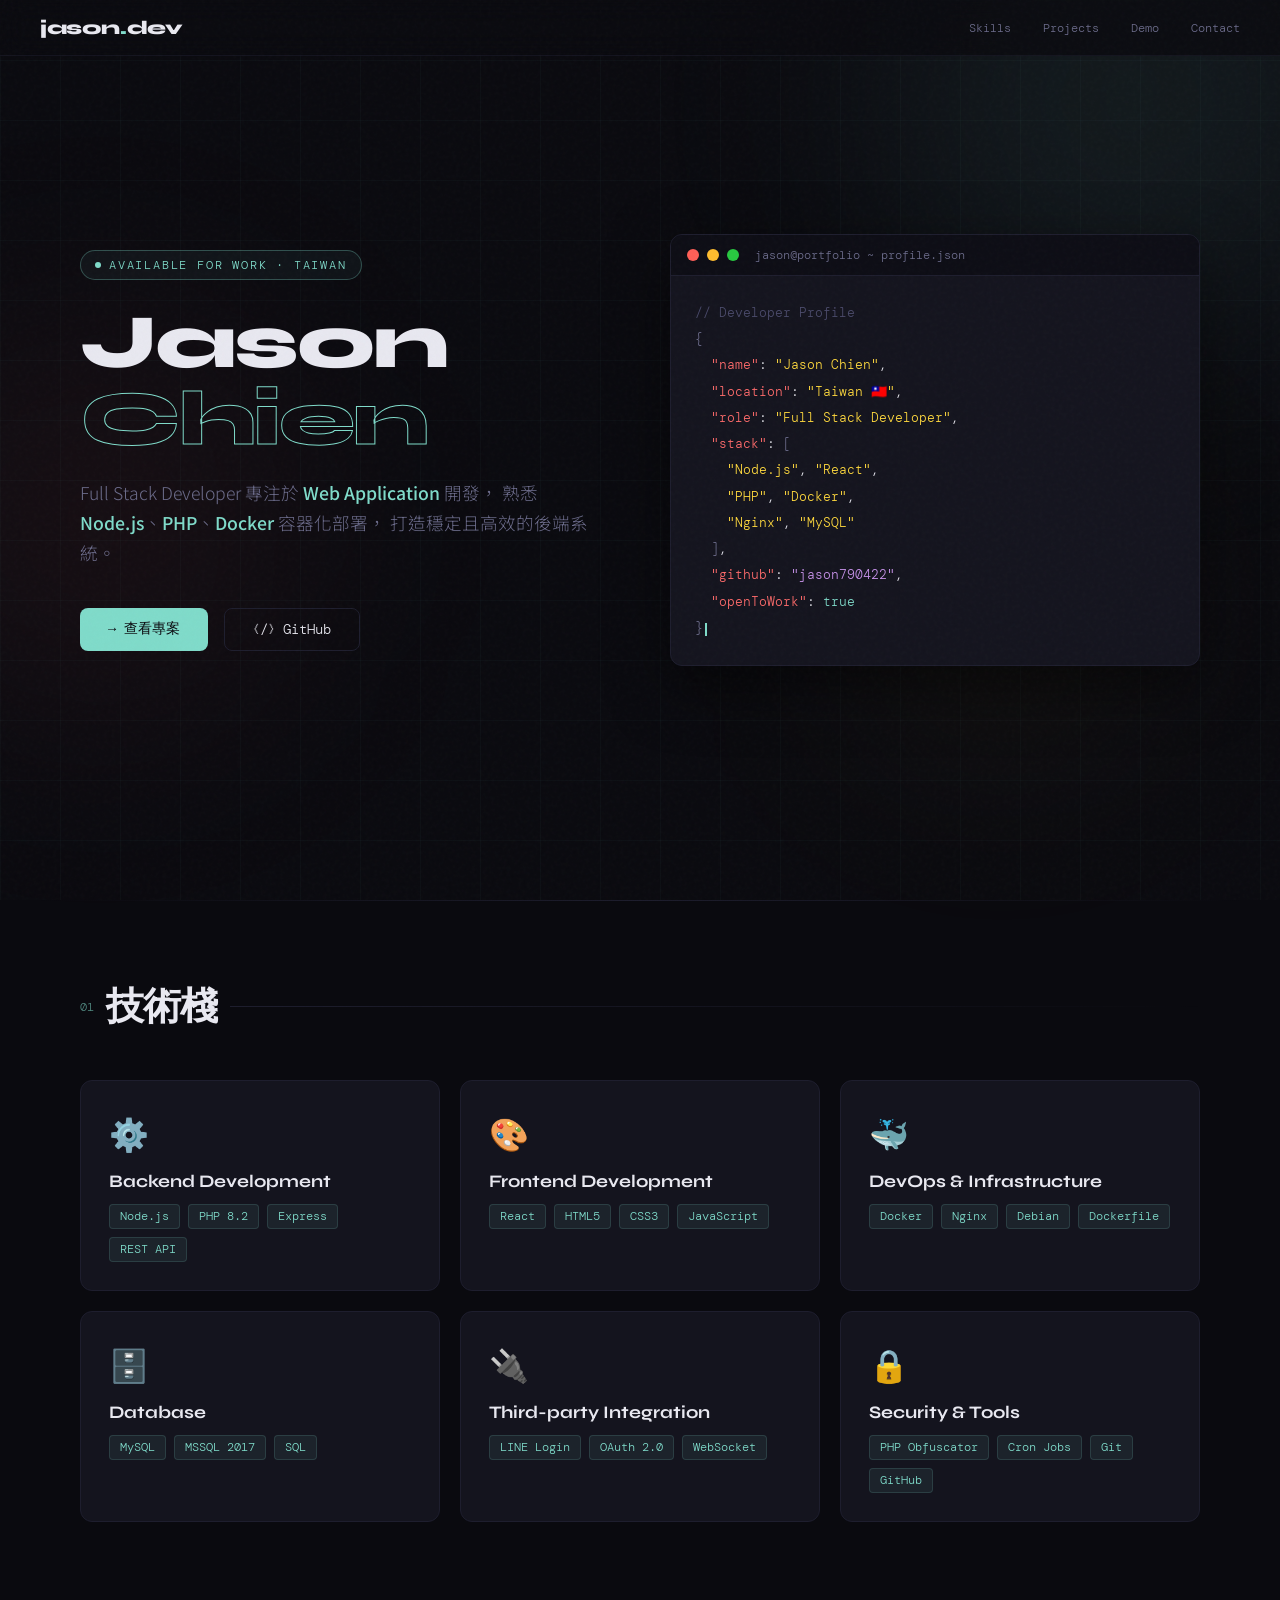
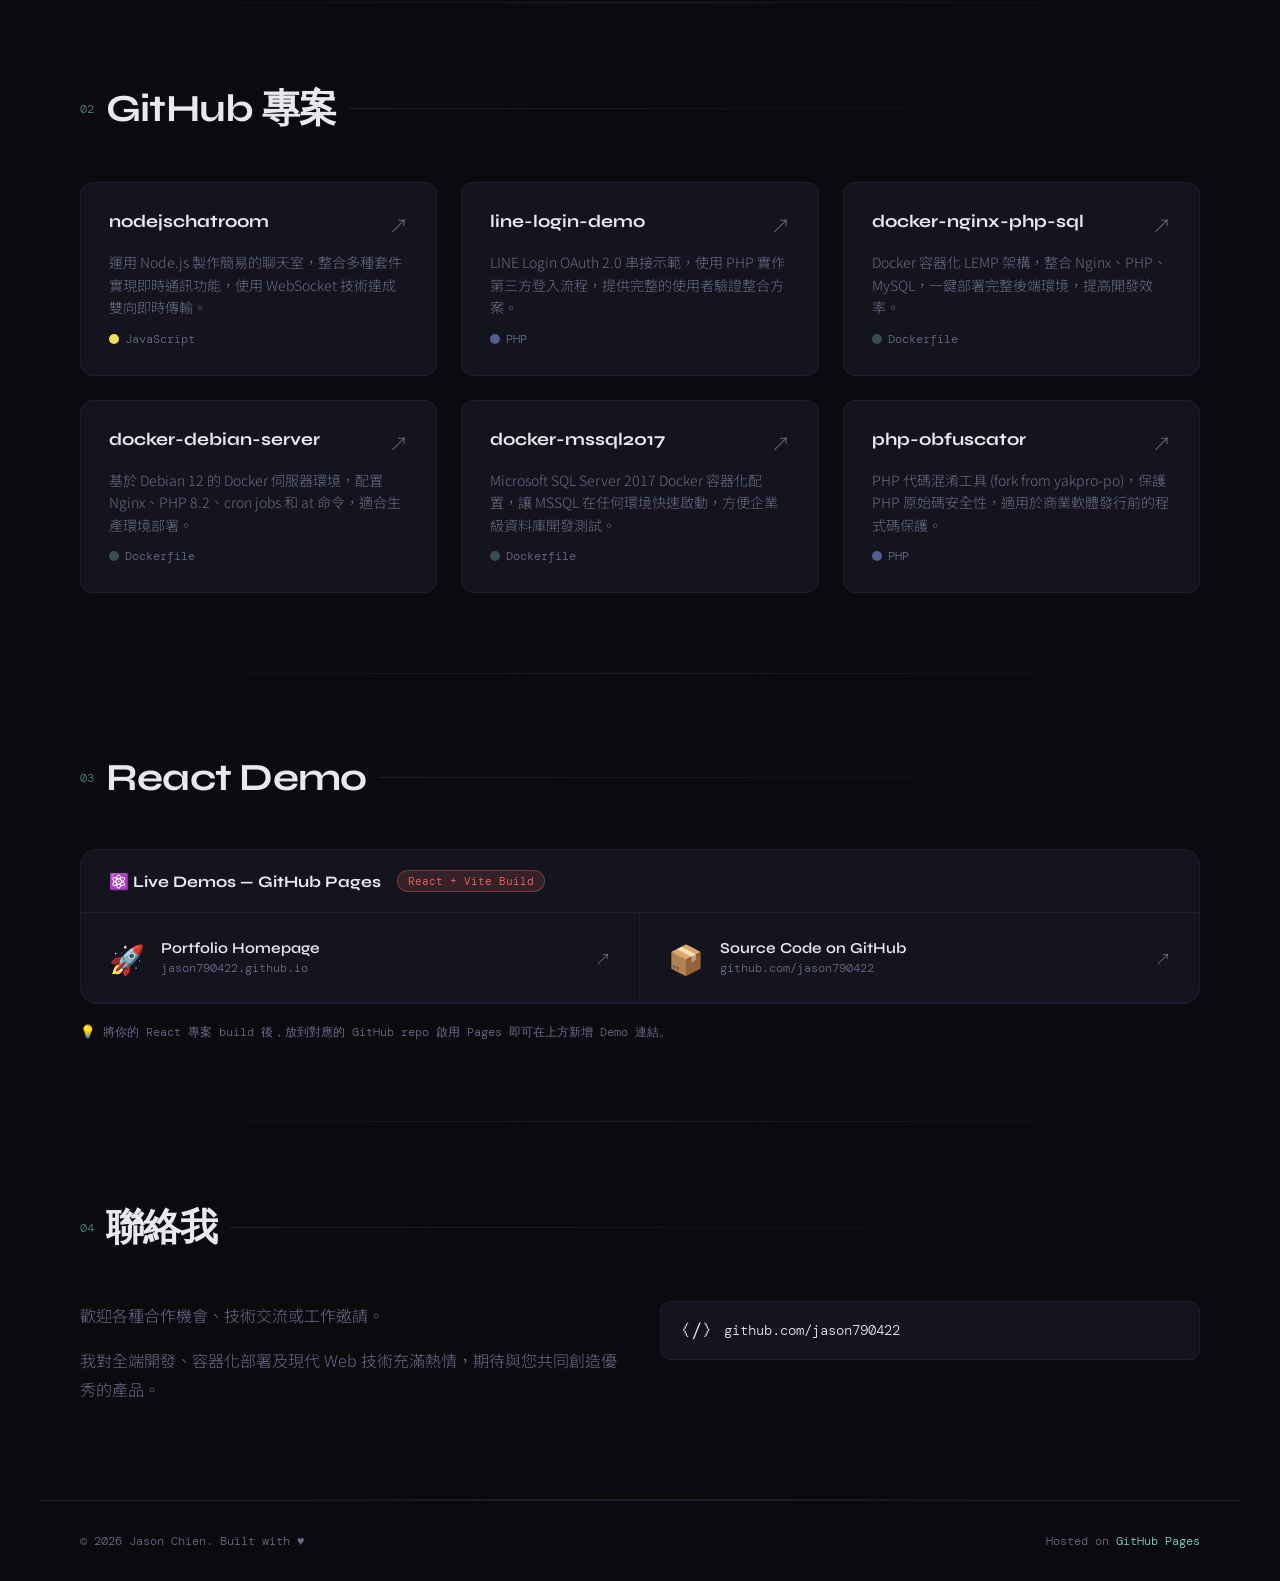
==== index.html @ 187ba836 "Create index.html" ====
<!DOCTYPE html>
<html lang="zh-TW">
<head>
  <meta charset="UTF-8" />
  <meta name="viewport" content="width=device-width, initial-scale=1.0" />
  <title>Jason Chien | Full Stack Developer</title>
  <link rel="preconnect" href="https://fonts.googleapis.com" />
  <link href="https://fonts.googleapis.com/css2?family=Syne:wght@400;600;700;800&family=DM+Mono:ital,wght@0,400;0,500;1,400&family=Noto+Sans+TC:wght@300;400;500&display=swap" rel="stylesheet" />
  <style>
    *, *::before, *::after { box-sizing: border-box; margin: 0; padding: 0; }

    :root {
      --bg: #0a0a0f;
      --surface: #111118;
      --border: #1e1e2e;
      --accent: #7fdbca;
      --accent2: #ff6b6b;
      --accent3: #ffd93d;
      --text: #e8e8f0;
      --muted: #6b6b8a;
      --card: #14141e;
    }

    html { scroll-behavior: smooth; }

    body {
      background: var(--bg);
      color: var(--text);
      font-family: 'Noto Sans TC', sans-serif;
      font-weight: 300;
      overflow-x: hidden;
    }

    /* ── NOISE OVERLAY ── */
    body::before {
      content: '';
      position: fixed;
      inset: 0;
      background-image: url("data:image/svg+xml,%3Csvg viewBox='0 0 256 256' xmlns='http://www.w3.org/2000/svg'%3E%3Cfilter id='n'%3E%3CfeTurbulence type='fractalNoise' baseFrequency='0.9' numOctaves='4' stitchTiles='stitch'/%3E%3C/filter%3E%3Crect width='100%25' height='100%25' filter='url(%23n)' opacity='0.04'/%3E%3C/svg%3E");
      pointer-events: none;
      z-index: 9999;
      opacity: 0.6;
    }

    /* ── GRID BACKGROUND ── */
    .grid-bg {
      position: fixed;
      inset: 0;
      background-image:
        linear-gradient(rgba(127,219,202,0.03) 1px, transparent 1px),
        linear-gradient(90deg, rgba(127,219,202,0.03) 1px, transparent 1px);
      background-size: 60px 60px;
      pointer-events: none;
      z-index: 0;
    }

    /* ── GLOW ORBS ── */
    .orb {
      position: fixed;
      border-radius: 50%;
      filter: blur(120px);
      pointer-events: none;
      z-index: 0;
    }
    .orb-1 { width: 500px; height: 500px; background: rgba(127,219,202,0.08); top: -150px; right: -100px; }
    .orb-2 { width: 400px; height: 400px; background: rgba(255,107,107,0.06); bottom: 20%; left: -100px; }
    .orb-3 { width: 300px; height: 300px; background: rgba(255,217,61,0.05); top: 50%; right: 10%; }

    /* ── LAYOUT ── */
    main { position: relative; z-index: 1; }

    /* ── HERO ── */
    .hero {
      min-height: 100vh;
      display: grid;
      grid-template-columns: 1fr 1fr;
      align-items: center;
      max-width: 1200px;
      margin: 0 auto;
      padding: 80px 40px;
      gap: 60px;
    }

    .hero-left { position: relative; }

    .tag-line {
      display: inline-flex;
      align-items: center;
      gap: 8px;
      font-family: 'DM Mono', monospace;
      font-size: 0.75rem;
      color: var(--accent);
      letter-spacing: 0.15em;
      text-transform: uppercase;
      margin-bottom: 24px;
      padding: 6px 14px;
      border: 1px solid rgba(127,219,202,0.3);
      border-radius: 100px;
      background: rgba(127,219,202,0.05);
      animation: fadeUp 0.8s ease both;
    }

    .tag-line::before {
      content: '';
      width: 6px; height: 6px;
      background: var(--accent);
      border-radius: 50%;
      animation: pulse 2s infinite;
    }

    @keyframes pulse {
      0%, 100% { opacity: 1; transform: scale(1); }
      50% { opacity: 0.5; transform: scale(0.8); }
    }

    h1 {
      font-family: 'Syne', sans-serif;
      font-size: clamp(3rem, 6vw, 5.5rem);
      font-weight: 800;
      line-height: 1.0;
      letter-spacing: -0.03em;
      animation: fadeUp 0.8s 0.1s ease both;
    }

    h1 .name-first { display: block; color: var(--text); }
    h1 .name-last {
      display: block;
      -webkit-text-stroke: 1px var(--accent);
      color: transparent;
    }

    .hero-subtitle {
      margin-top: 20px;
      font-size: 1.1rem;
      color: var(--muted);
      line-height: 1.7;
      animation: fadeUp 0.8s 0.2s ease both;
    }

    .hero-subtitle span { color: var(--accent); font-weight: 500; }

    .hero-cta {
      display: flex;
      gap: 16px;
      margin-top: 40px;
      animation: fadeUp 0.8s 0.3s ease both;
    }

    .btn {
      display: inline-flex;
      align-items: center;
      gap: 8px;
      padding: 12px 28px;
      border-radius: 8px;
      font-family: 'DM Mono', monospace;
      font-size: 0.85rem;
      text-decoration: none;
      transition: all 0.3s ease;
      cursor: pointer;
    }

    .btn-primary {
      background: var(--accent);
      color: var(--bg);
      font-weight: 500;
      border: none;
    }
    .btn-primary:hover { background: #a0ede0; transform: translateY(-2px); box-shadow: 0 8px 30px rgba(127,219,202,0.3); }

    .btn-secondary {
      background: transparent;
      color: var(--text);
      border: 1px solid var(--border);
    }
    .btn-secondary:hover { border-color: var(--accent); color: var(--accent); transform: translateY(-2px); }

    /* ── HERO RIGHT: Terminal ── */
    .terminal {
      background: var(--card);
      border: 1px solid var(--border);
      border-radius: 12px;
      overflow: hidden;
      animation: fadeUp 0.8s 0.4s ease both;
      box-shadow: 0 20px 60px rgba(0,0,0,0.5);
    }

    .terminal-header {
      padding: 12px 16px;
      background: #0d0d15;
      border-bottom: 1px solid var(--border);
      display: flex;
      align-items: center;
      gap: 8px;
    }

    .dot { width: 12px; height: 12px; border-radius: 50%; }
    .dot-red { background: #ff5f57; }
    .dot-yellow { background: #febc2e; }
    .dot-green { background: #28c840; }

    .terminal-title {
      margin-left: 8px;
      font-family: 'DM Mono', monospace;
      font-size: 0.75rem;
      color: var(--muted);
    }

    .terminal-body {
      padding: 24px;
      font-family: 'DM Mono', monospace;
      font-size: 0.82rem;
      line-height: 2;
    }

    .t-comment { color: #4a4a6a; }
    .t-key { color: var(--accent2); }
    .t-val { color: var(--accent); }
    .t-str { color: var(--accent3); }
    .t-arr { color: #c792ea; }
    .t-bracket { color: var(--muted); }
    .t-cursor { display: inline-block; width: 2px; height: 1em; background: var(--accent); animation: blink 1s step-end infinite; vertical-align: text-bottom; margin-left: 2px; }

    @keyframes blink { 0%, 100% { opacity: 1; } 50% { opacity: 0; } }

    /* ── SECTION COMMON ── */
    section {
      max-width: 1200px;
      margin: 0 auto;
      padding: 80px 40px;
    }

    .section-label {
      display: flex;
      align-items: center;
      gap: 12px;
      margin-bottom: 48px;
    }

    .section-label .num {
      font-family: 'DM Mono', monospace;
      font-size: 0.75rem;
      color: var(--accent);
      opacity: 0.6;
    }

    .section-label h2 {
      font-family: 'Syne', sans-serif;
      font-size: clamp(1.8rem, 3vw, 2.5rem);
      font-weight: 700;
      letter-spacing: -0.02em;
    }

    .section-label::after {
      content: '';
      flex: 1;
      height: 1px;
      background: linear-gradient(90deg, var(--border) 0%, transparent 100%);
    }

    /* ── SKILLS ── */
    .skills-grid {
      display: grid;
      grid-template-columns: repeat(auto-fit, minmax(280px, 1fr));
      gap: 20px;
    }

    .skill-card {
      background: var(--card);
      border: 1px solid var(--border);
      border-radius: 12px;
      padding: 28px;
      transition: all 0.3s ease;
      position: relative;
      overflow: hidden;
    }

    .skill-card::before {
      content: '';
      position: absolute;
      top: 0; left: 0; right: 0;
      height: 2px;
      background: linear-gradient(90deg, var(--accent), transparent);
      transform: scaleX(0);
      transform-origin: left;
      transition: transform 0.3s ease;
    }

    .skill-card:hover { border-color: rgba(127,219,202,0.3); transform: translateY(-4px); }
    .skill-card:hover::before { transform: scaleX(1); }

    .skill-icon {
      font-size: 2rem;
      margin-bottom: 16px;
    }

    .skill-title {
      font-family: 'Syne', sans-serif;
      font-size: 1.1rem;
      font-weight: 700;
      margin-bottom: 12px;
    }

    .skill-tags {
      display: flex;
      flex-wrap: wrap;
      gap: 8px;
    }

    .tag {
      font-family: 'DM Mono', monospace;
      font-size: 0.72rem;
      padding: 4px 10px;
      border-radius: 4px;
      background: rgba(127,219,202,0.08);
      color: var(--accent);
      border: 1px solid rgba(127,219,202,0.15);
    }

    /* ── PROJECTS ── */
    .projects-grid {
      display: grid;
      grid-template-columns: repeat(auto-fit, minmax(340px, 1fr));
      gap: 24px;
    }

    .project-card {
      background: var(--card);
      border: 1px solid var(--border);
      border-radius: 12px;
      padding: 28px;
      transition: all 0.3s ease;
      display: flex;
      flex-direction: column;
      gap: 12px;
      text-decoration: none;
      color: inherit;
    }

    .project-card:hover { border-color: rgba(127,219,202,0.3); transform: translateY(-4px); box-shadow: 0 12px 40px rgba(0,0,0,0.4); }

    .project-header { display: flex; justify-content: space-between; align-items: flex-start; }

    .project-name {
      font-family: 'Syne', sans-serif;
      font-size: 1.1rem;
      font-weight: 700;
      color: var(--text);
    }

    .project-arrow {
      color: var(--muted);
      font-size: 1.2rem;
      transition: all 0.3s;
    }

    .project-card:hover .project-arrow { color: var(--accent); transform: translate(3px, -3px); }

    .project-desc {
      font-size: 0.88rem;
      color: var(--muted);
      line-height: 1.6;
    }

    .project-lang {
      display: flex;
      align-items: center;
      gap: 6px;
      margin-top: auto;
      font-family: 'DM Mono', monospace;
      font-size: 0.75rem;
      color: var(--muted);
    }

    .lang-dot {
      width: 10px; height: 10px;
      border-radius: 50%;
    }

    /* ── REACT DEMO ── */
    .demo-section {
      background: var(--card);
      border: 1px solid var(--border);
      border-radius: 16px;
      overflow: hidden;
    }

    .demo-header {
      padding: 20px 28px;
      border-bottom: 1px solid var(--border);
      display: flex;
      align-items: center;
      gap: 16px;
    }

    .demo-header h3 {
      font-family: 'Syne', sans-serif;
      font-weight: 700;
      font-size: 1rem;
    }

    .demo-badge {
      font-family: 'DM Mono', monospace;
      font-size: 0.7rem;
      padding: 3px 10px;
      background: rgba(255,107,107,0.15);
      color: var(--accent2);
      border: 1px solid rgba(255,107,107,0.3);
      border-radius: 100px;
    }

    .demo-links {
      display: grid;
      grid-template-columns: repeat(auto-fit, minmax(280px, 1fr));
      gap: 0;
    }

    .demo-link {
      display: flex;
      align-items: center;
      gap: 16px;
      padding: 24px 28px;
      border-right: 1px solid var(--border);
      border-bottom: 1px solid var(--border);
      text-decoration: none;
      color: inherit;
      transition: all 0.3s ease;
    }

    .demo-link:last-child { border-right: none; }
    .demo-link:hover { background: rgba(127,219,202,0.04); }
    .demo-link:hover .demo-link-icon { color: var(--accent); }

    .demo-link-icon { font-size: 1.8rem; transition: color 0.3s; }

    .demo-link-info { flex: 1; }
    .demo-link-title { font-family: 'Syne', sans-serif; font-weight: 600; font-size: 0.95rem; margin-bottom: 4px; }
    .demo-link-url { font-family: 'DM Mono', monospace; font-size: 0.72rem; color: var(--muted); }

    /* ── CONTACT ── */
    .contact-grid {
      display: grid;
      grid-template-columns: 1fr 1fr;
      gap: 40px;
      align-items: start;
    }

    .contact-text p {
      font-size: 1rem;
      color: var(--muted);
      line-height: 1.8;
      margin-bottom: 16px;
    }

    .contact-links { display: flex; flex-direction: column; gap: 12px; }

    .contact-link {
      display: flex;
      align-items: center;
      gap: 12px;
      padding: 16px 20px;
      background: var(--card);
      border: 1px solid var(--border);
      border-radius: 10px;
      text-decoration: none;
      color: var(--text);
      font-family: 'DM Mono', monospace;
      font-size: 0.85rem;
      transition: all 0.3s ease;
    }

    .contact-link:hover { border-color: var(--accent); color: var(--accent); transform: translateX(4px); }

    .contact-link-icon { font-size: 1.2rem; }

    /* ── FOOTER ── */
    footer {
      border-top: 1px solid var(--border);
      padding: 32px 40px;
      max-width: 1200px;
      margin: 0 auto;
      display: flex;
      justify-content: space-between;
      align-items: center;
    }

    .footer-left {
      font-family: 'DM Mono', monospace;
      font-size: 0.78rem;
      color: var(--muted);
    }

    .footer-right {
      font-family: 'DM Mono', monospace;
      font-size: 0.78rem;
      color: var(--muted);
    }

    .footer-right span { color: var(--accent); }

    /* ── ANIMATIONS ── */
    @keyframes fadeUp {
      from { opacity: 0; transform: translateY(24px); }
      to   { opacity: 1; transform: translateY(0); }
    }

    .fade-in {
      opacity: 0;
      transform: translateY(20px);
      transition: opacity 0.7s ease, transform 0.7s ease;
    }

    .fade-in.visible {
      opacity: 1;
      transform: translateY(0);
    }

    /* ── NAV ── */
    nav {
      position: fixed;
      top: 0; left: 0; right: 0;
      z-index: 100;
      padding: 16px 40px;
      display: flex;
      justify-content: space-between;
      align-items: center;
      background: rgba(10,10,15,0.8);
      backdrop-filter: blur(12px);
      border-bottom: 1px solid rgba(30,30,46,0.5);
    }

    .nav-logo {
      font-family: 'Syne', sans-serif;
      font-weight: 800;
      font-size: 1.2rem;
      letter-spacing: -0.02em;
    }

    .nav-logo span { color: var(--accent); }

    .nav-links { display: flex; gap: 32px; }

    .nav-links a {
      font-family: 'DM Mono', monospace;
      font-size: 0.78rem;
      color: var(--muted);
      text-decoration: none;
      transition: color 0.3s;
    }

    .nav-links a:hover { color: var(--accent); }

    /* ── DIVIDER ── */
    .divider {
      max-width: 1200px;
      margin: 0 auto;
      height: 1px;
      background: linear-gradient(90deg, transparent, var(--border), transparent);
    }

    /* ── RESPONSIVE ── */
    @media (max-width: 768px) {
      .hero { grid-template-columns: 1fr; padding: 120px 24px 60px; }
      .terminal { display: none; }
      nav { padding: 16px 24px; }
      .nav-links { display: none; }
      section { padding: 60px 24px; }
      .contact-grid { grid-template-columns: 1fr; }
      footer { flex-direction: column; gap: 12px; text-align: center; padding: 24px; }
    }
  </style>
</head>
<body>

<div class="grid-bg"></div>
<div class="orb orb-1"></div>
<div class="orb orb-2"></div>
<div class="orb orb-3"></div>

<!-- NAV -->
<nav>
  <div class="nav-logo">jason<span>.</span>dev</div>
  <div class="nav-links">
    <a href="#skills">Skills</a>
    <a href="#projects">Projects</a>
    <a href="#demo">Demo</a>
    <a href="#contact">Contact</a>
  </div>
</nav>

<main>
  <!-- HERO -->
  <div class="hero">
    <div class="hero-left">
      <div class="tag-line">Available for work · Taiwan</div>
      <h1>
        <span class="name-first">Jason</span>
        <span class="name-last">Chien</span>
      </h1>
      <p class="hero-subtitle">
        Full Stack Developer 專注於 <span>Web Application</span> 開發，
        熟悉 <span>Node.js</span>、<span>PHP</span>、<span>Docker</span> 容器化部署，
        打造穩定且高效的後端系統。
      </p>
      <div class="hero-cta">
        <a href="#projects" class="btn btn-primary">→ 查看專案</a>
        <a href="https://github.com/jason790422" target="_blank" class="btn btn-secondary">⟨/⟩ GitHub</a>
      </div>
    </div>

    <div class="terminal">
      <div class="terminal-header">
        <div class="dot dot-red"></div>
        <div class="dot dot-yellow"></div>
        <div class="dot dot-green"></div>
        <div class="terminal-title">jason@portfolio ~ profile.json</div>
      </div>
      <div class="terminal-body">
        <div class="t-comment">// Developer Profile</div>
        <div><span class="t-bracket">{</span></div>
        <div>&nbsp;&nbsp;<span class="t-key">"name"</span>: <span class="t-str">"Jason Chien"</span>,</div>
        <div>&nbsp;&nbsp;<span class="t-key">"location"</span>: <span class="t-str">"Taiwan 🇹🇼"</span>,</div>
        <div>&nbsp;&nbsp;<span class="t-key">"role"</span>: <span class="t-str">"Full Stack Developer"</span>,</div>
        <div>&nbsp;&nbsp;<span class="t-key">"stack"</span>: <span class="t-bracket">[</span></div>
        <div>&nbsp;&nbsp;&nbsp;&nbsp;<span class="t-str">"Node.js"</span>, <span class="t-str">"React"</span>,</div>
        <div>&nbsp;&nbsp;&nbsp;&nbsp;<span class="t-str">"PHP"</span>, <span class="t-str">"Docker"</span>,</div>
        <div>&nbsp;&nbsp;&nbsp;&nbsp;<span class="t-str">"Nginx"</span>, <span class="t-str">"MySQL"</span></div>
        <div>&nbsp;&nbsp;<span class="t-bracket">]</span>,</div>
        <div>&nbsp;&nbsp;<span class="t-key">"github"</span>: <span class="t-arr">"jason790422"</span>,</div>
        <div>&nbsp;&nbsp;<span class="t-key">"openToWork"</span>: <span class="t-val">true</span></div>
        <div><span class="t-bracket">}</span><span class="t-cursor"></span></div>
      </div>
    </div>
  </div>

  <div class="divider"></div>

  <!-- SKILLS -->
  <section id="skills">
    <div class="section-label fade-in">
      <span class="num">01</span>
      <h2>技術棧</h2>
    </div>
    <div class="skills-grid">
      <div class="skill-card fade-in">
        <div class="skill-icon">⚙️</div>
        <div class="skill-title">Backend Development</div>
        <div class="skill-tags">
          <span class="tag">Node.js</span>
          <span class="tag">PHP 8.2</span>
          <span class="tag">Express</span>
          <span class="tag">REST API</span>
        </div>
      </div>
      <div class="skill-card fade-in">
        <div class="skill-icon">🎨</div>
        <div class="skill-title">Frontend Development</div>
        <div class="skill-tags">
          <span class="tag">React</span>
          <span class="tag">HTML5</span>
          <span class="tag">CSS3</span>
          <span class="tag">JavaScript</span>
        </div>
      </div>
      <div class="skill-card fade-in">
        <div class="skill-icon">🐳</div>
        <div class="skill-title">DevOps & Infrastructure</div>
        <div class="skill-tags">
          <span class="tag">Docker</span>
          <span class="tag">Nginx</span>
          <span class="tag">Debian</span>
          <span class="tag">Dockerfile</span>
        </div>
      </div>
      <div class="skill-card fade-in">
        <div class="skill-icon">🗄️</div>
        <div class="skill-title">Database</div>
        <div class="skill-tags">
          <span class="tag">MySQL</span>
          <span class="tag">MSSQL 2017</span>
          <span class="tag">SQL</span>
        </div>
      </div>
      <div class="skill-card fade-in">
        <div class="skill-icon">🔌</div>
        <div class="skill-title">Third-party Integration</div>
        <div class="skill-tags">
          <span class="tag">LINE Login</span>
          <span class="tag">OAuth 2.0</span>
          <span class="tag">WebSocket</span>
        </div>
      </div>
      <div class="skill-card fade-in">
        <div class="skill-icon">🔒</div>
        <div class="skill-title">Security & Tools</div>
        <div class="skill-tags">
          <span class="tag">PHP Obfuscator</span>
          <span class="tag">Cron Jobs</span>
          <span class="tag">Git</span>
          <span class="tag">GitHub</span>
        </div>
      </div>
    </div>
  </section>

  <div class="divider"></div>

  <!-- PROJECTS -->
  <section id="projects">
    <div class="section-label fade-in">
      <span class="num">02</span>
      <h2>GitHub 專案</h2>
    </div>
    <div class="projects-grid">
      <a href="https://github.com/jason790422/nodejschatroom" target="_blank" class="project-card fade-in">
        <div class="project-header">
          <div class="project-name">nodejschatroom</div>
          <div class="project-arrow">↗</div>
        </div>
        <div class="project-desc">運用 Node.js 製作簡易的聊天室，整合多種套件實現即時通訊功能，使用 WebSocket 技術達成雙向即時傳輸。</div>
        <div class="project-lang">
          <div class="lang-dot" style="background: #f1e05a;"></div>
          JavaScript
        </div>
      </a>

      <a href="https://github.com/jason790422/line-login-demo" target="_blank" class="project-card fade-in">
        <div class="project-header">
          <div class="project-name">line-login-demo</div>
          <div class="project-arrow">↗</div>
        </div>
        <div class="project-desc">LINE Login OAuth 2.0 串接示範，使用 PHP 實作第三方登入流程，提供完整的使用者驗證整合方案。</div>
        <div class="project-lang">
          <div class="lang-dot" style="background: #4F5D95;"></div>
          PHP
        </div>
      </a>

      <a href="https://github.com/jason790422/docker-nginx-php-sql" target="_blank" class="project-card fade-in">
        <div class="project-header">
          <div class="project-name">docker-nginx-php-sql</div>
          <div class="project-arrow">↗</div>
        </div>
        <div class="project-desc">Docker 容器化 LEMP 架構，整合 Nginx、PHP、MySQL，一鍵部署完整後端環境，提高開發效率。</div>
        <div class="project-lang">
          <div class="lang-dot" style="background: #384d54;"></div>
          Dockerfile
        </div>
      </a>

      <a href="https://github.com/jason790422/docker-debian-server" target="_blank" class="project-card fade-in">
        <div class="project-header">
          <div class="project-name">docker-debian-server</div>
          <div class="project-arrow">↗</div>
        </div>
        <div class="project-desc">基於 Debian 12 的 Docker 伺服器環境，配置 Nginx、PHP 8.2、cron jobs 和 at 命令，適合生產環境部署。</div>
        <div class="project-lang">
          <div class="lang-dot" style="background: #384d54;"></div>
          Dockerfile
        </div>
      </a>

      <a href="https://github.com/jason790422/docker-mssql2017" target="_blank" class="project-card fade-in">
        <div class="project-header">
          <div class="project-name">docker-mssql2017</div>
          <div class="project-arrow">↗</div>
        </div>
        <div class="project-desc">Microsoft SQL Server 2017 Docker 容器化配置，讓 MSSQL 在任何環境快速啟動，方便企業級資料庫開發測試。</div>
        <div class="project-lang">
          <div class="lang-dot" style="background: #384d54;"></div>
          Dockerfile
        </div>
      </a>

      <a href="https://github.com/jason790422/php-obfuscator" target="_blank" class="project-card fade-in">
        <div class="project-header">
          <div class="project-name">php-obfuscator</div>
          <div class="project-arrow">↗</div>
        </div>
        <div class="project-desc">PHP 代碼混淆工具 (fork from yakpro-po)，保護 PHP 原始碼安全性，適用於商業軟體發行前的程式碼保護。</div>
        <div class="project-lang">
          <div class="lang-dot" style="background: #4F5D95;"></div>
          PHP
        </div>
      </a>
    </div>
  </section>

  <div class="divider"></div>

  <!-- REACT DEMO -->
  <section id="demo">
    <div class="section-label fade-in">
      <span class="num">03</span>
      <h2>React Demo</h2>
    </div>
    <div class="demo-section fade-in">
      <div class="demo-header">
        <h3>⚛️ Live Demos — GitHub Pages</h3>
        <span class="demo-badge">React + Vite Build</span>
      </div>
      <div class="demo-links">
        <!-- 請在這裡填入你的 React Demo 連結 -->
        <a href="https://jason790422.github.io/" target="_blank" class="demo-link">
          <div class="demo-link-icon">🚀</div>
          <div class="demo-link-info">
            <div class="demo-link-title">Portfolio Homepage</div>
            <div class="demo-link-url">jason790422.github.io</div>
          </div>
          <span style="color:var(--muted)">↗</span>
        </a>
        <!--
          複製以下區塊，新增更多 Demo：
          <a href="YOUR_DEMO_URL" target="_blank" class="demo-link">
            <div class="demo-link-icon">⚛️</div>
            <div class="demo-link-info">
              <div class="demo-link-title">Demo 名稱</div>
              <div class="demo-link-url">demo-url</div>
            </div>
            <span style="color:var(--muted)">↗</span>
          </a>
        -->
        <a href="https://github.com/jason790422" target="_blank" class="demo-link">
          <div class="demo-link-icon">📦</div>
          <div class="demo-link-info">
            <div class="demo-link-title">Source Code on GitHub</div>
            <div class="demo-link-url">github.com/jason790422</div>
          </div>
          <span style="color:var(--muted)">↗</span>
        </a>
      </div>
    </div>
    <p style="margin-top:20px; font-family:'DM Mono',monospace; font-size:0.78rem; color:var(--muted);">
      💡 將你的 React 專案 build 後，放到對應的 GitHub repo 啟用 Pages 即可在上方新增 Demo 連結。
    </p>
  </section>

  <div class="divider"></div>

  <!-- CONTACT -->
  <section id="contact">
    <div class="section-label fade-in">
      <span class="num">04</span>
      <h2>聯絡我</h2>
    </div>
    <div class="contact-grid">
      <div class="contact-text fade-in">
        <p>歡迎各種合作機會、技術交流或工作邀請。</p>
        <p>我對全端開發、容器化部署及現代 Web 技術充滿熱情，期待與您共同創造優秀的產品。</p>
      </div>
      <div class="contact-links fade-in">
        <a href="https://github.com/jason790422" target="_blank" class="contact-link">
          <span class="contact-link-icon">⟨/⟩</span>
          github.com/jason790422
        </a>
        <!-- 可新增 Email、LinkedIn 等 -->
      </div>
    </div>
  </section>

  <!-- FOOTER -->
  <div class="divider"></div>
  <footer>
    <div class="footer-left">© 2026 Jason Chien. Built with ♥</div>
    <div class="footer-right">Hosted on <span>GitHub Pages</span></div>
  </footer>
</main>

<script>
  // Scroll-triggered fade-in
  const observer = new IntersectionObserver((entries) => {
    entries.forEach((entry, i) => {
      if (entry.isIntersecting) {
        setTimeout(() => {
          entry.target.classList.add('visible');
        }, i * 80);
        observer.unobserve(entry.target);
      }
    });
  }, { threshold: 0.1 });

  document.querySelectorAll('.fade-in').forEach(el => observer.observe(el));

  // Smooth nav highlight
  const sections = document.querySelectorAll('section[id]');
  const navLinks = document.querySelectorAll('.nav-links a');

  window.addEventListener('scroll', () => {
    let current = '';
    sections.forEach(s => {
      if (window.scrollY >= s.offsetTop - 200) current = s.id;
    });
    navLinks.forEach(a => {
      a.style.color = a.getAttribute('href') === '#' + current ? 'var(--accent)' : '';
    });
  });
</script>
</body>
</html>
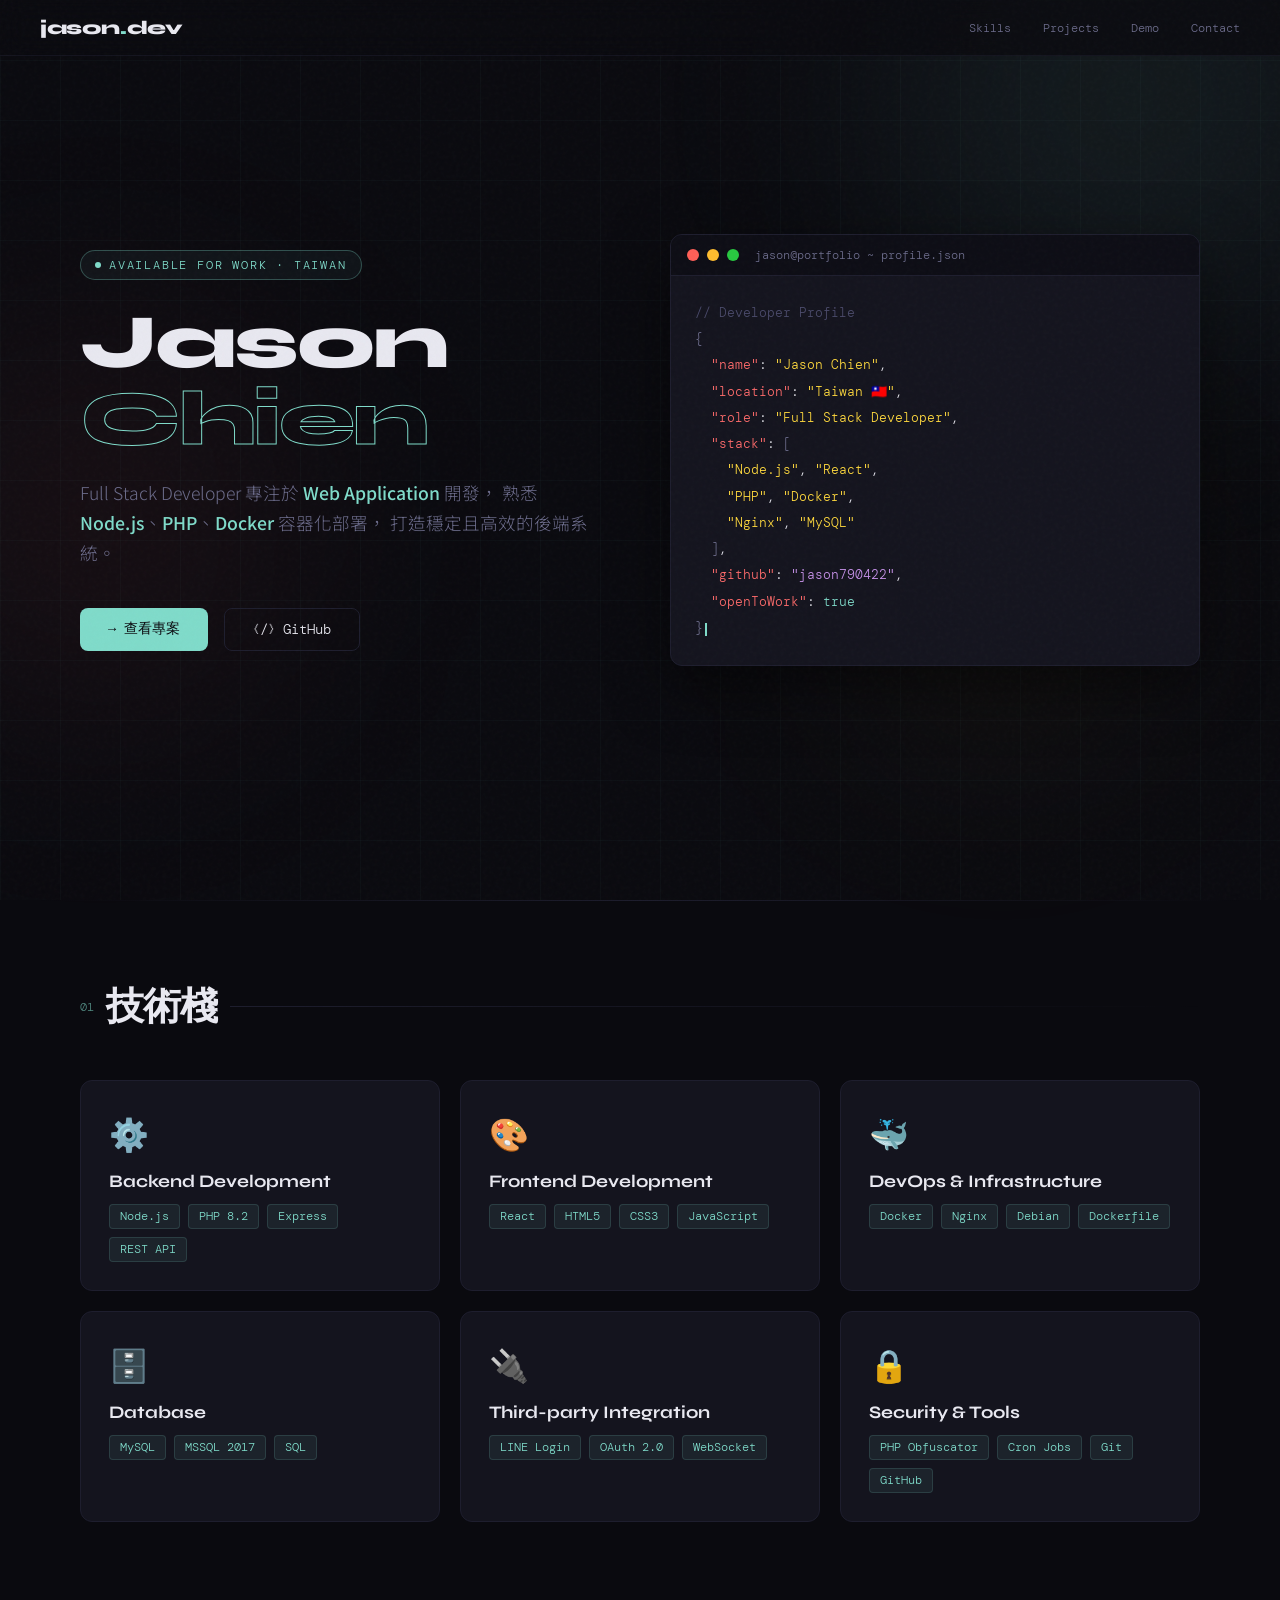
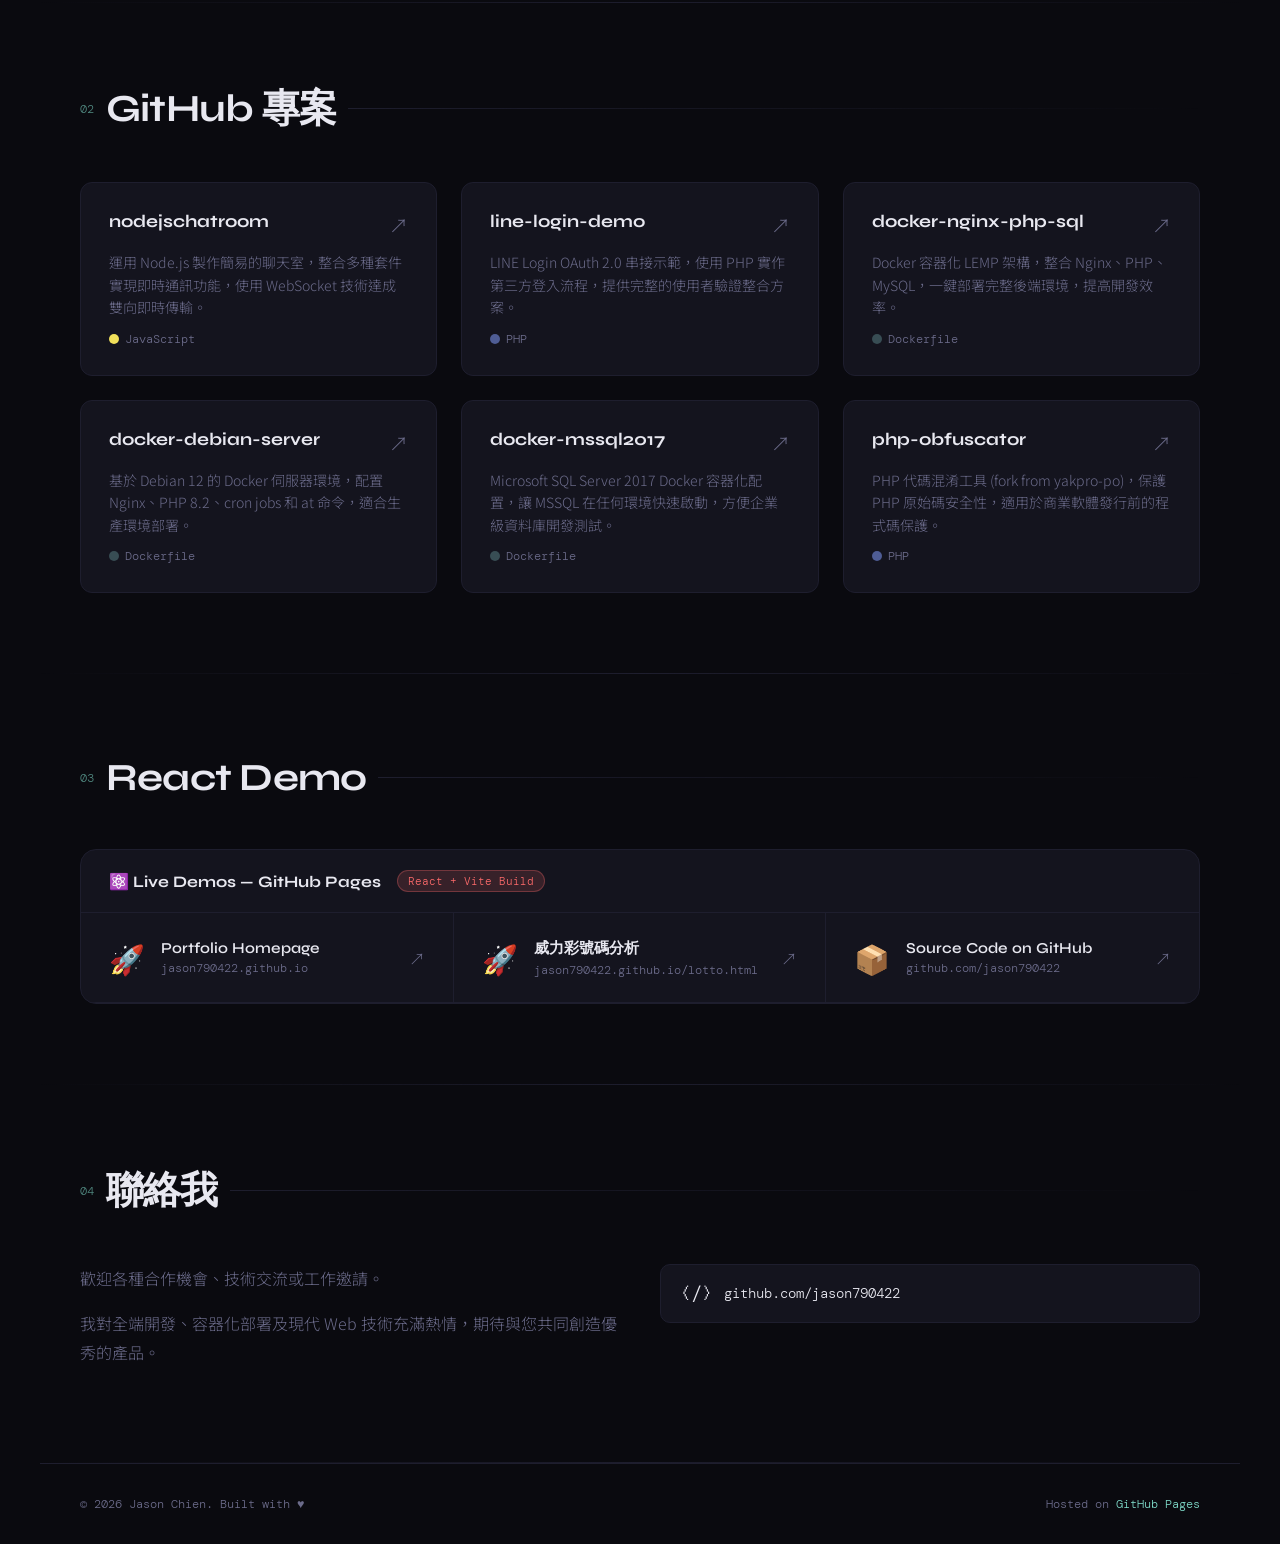
==== commit fff8372b: "Add files via upload" ====
--- a/index.html
+++ b/index.html
@@ -1,898 +1,1111 @@
 <!DOCTYPE html>
 <html lang="zh-TW">
+
 <head>
-  <meta charset="UTF-8" />
-  <meta name="viewport" content="width=device-width, initial-scale=1.0" />
-  <title>Jason Chien | Full Stack Developer</title>
-  <link rel="preconnect" href="https://fonts.googleapis.com" />
-  <link href="https://fonts.googleapis.com/css2?family=Syne:wght@400;600;700;800&family=DM+Mono:ital,wght@0,400;0,500;1,400&family=Noto+Sans+TC:wght@300;400;500&display=swap" rel="stylesheet" />
-  <style>
-    *, *::before, *::after { box-sizing: border-box; margin: 0; padding: 0; }
-
-    :root {
-      --bg: #0a0a0f;
-      --surface: #111118;
-      --border: #1e1e2e;
-      --accent: #7fdbca;
-      --accent2: #ff6b6b;
-      --accent3: #ffd93d;
-      --text: #e8e8f0;
-      --muted: #6b6b8a;
-      --card: #14141e;
-    }
-
-    html { scroll-behavior: smooth; }
-
-    body {
-      background: var(--bg);
-      color: var(--text);
-      font-family: 'Noto Sans TC', sans-serif;
-      font-weight: 300;
-      overflow-x: hidden;
-    }
-
-    /* ── NOISE OVERLAY ── */
-    body::before {
-      content: '';
-      position: fixed;
-      inset: 0;
-      background-image: url("data:image/svg+xml,%3Csvg viewBox='0 0 256 256' xmlns='http://www.w3.org/2000/svg'%3E%3Cfilter id='n'%3E%3CfeTurbulence type='fractalNoise' baseFrequency='0.9' numOctaves='4' stitchTiles='stitch'/%3E%3C/filter%3E%3Crect width='100%25' height='100%25' filter='url(%23n)' opacity='0.04'/%3E%3C/svg%3E");
-      pointer-events: none;
-      z-index: 9999;
-      opacity: 0.6;
-    }
-
-    /* ── GRID BACKGROUND ── */
-    .grid-bg {
-      position: fixed;
-      inset: 0;
-      background-image:
-        linear-gradient(rgba(127,219,202,0.03) 1px, transparent 1px),
-        linear-gradient(90deg, rgba(127,219,202,0.03) 1px, transparent 1px);
-      background-size: 60px 60px;
-      pointer-events: none;
-      z-index: 0;
-    }
-
-    /* ── GLOW ORBS ── */
-    .orb {
-      position: fixed;
-      border-radius: 50%;
-      filter: blur(120px);
-      pointer-events: none;
-      z-index: 0;
-    }
-    .orb-1 { width: 500px; height: 500px; background: rgba(127,219,202,0.08); top: -150px; right: -100px; }
-    .orb-2 { width: 400px; height: 400px; background: rgba(255,107,107,0.06); bottom: 20%; left: -100px; }
-    .orb-3 { width: 300px; height: 300px; background: rgba(255,217,61,0.05); top: 50%; right: 10%; }
-
-    /* ── LAYOUT ── */
-    main { position: relative; z-index: 1; }
-
-    /* ── HERO ── */
-    .hero {
-      min-height: 100vh;
-      display: grid;
-      grid-template-columns: 1fr 1fr;
-      align-items: center;
-      max-width: 1200px;
-      margin: 0 auto;
-      padding: 80px 40px;
-      gap: 60px;
-    }
-
-    .hero-left { position: relative; }
-
-    .tag-line {
-      display: inline-flex;
-      align-items: center;
-      gap: 8px;
-      font-family: 'DM Mono', monospace;
-      font-size: 0.75rem;
-      color: var(--accent);
-      letter-spacing: 0.15em;
-      text-transform: uppercase;
-      margin-bottom: 24px;
-      padding: 6px 14px;
-      border: 1px solid rgba(127,219,202,0.3);
-      border-radius: 100px;
-      background: rgba(127,219,202,0.05);
-      animation: fadeUp 0.8s ease both;
-    }
-
-    .tag-line::before {
-      content: '';
-      width: 6px; height: 6px;
-      background: var(--accent);
-      border-radius: 50%;
-      animation: pulse 2s infinite;
-    }
-
-    @keyframes pulse {
-      0%, 100% { opacity: 1; transform: scale(1); }
-      50% { opacity: 0.5; transform: scale(0.8); }
-    }
-
-    h1 {
-      font-family: 'Syne', sans-serif;
-      font-size: clamp(3rem, 6vw, 5.5rem);
-      font-weight: 800;
-      line-height: 1.0;
-      letter-spacing: -0.03em;
-      animation: fadeUp 0.8s 0.1s ease both;
-    }
-
-    h1 .name-first { display: block; color: var(--text); }
-    h1 .name-last {
-      display: block;
-      -webkit-text-stroke: 1px var(--accent);
-      color: transparent;
-    }
-
-    .hero-subtitle {
-      margin-top: 20px;
-      font-size: 1.1rem;
-      color: var(--muted);
-      line-height: 1.7;
-      animation: fadeUp 0.8s 0.2s ease both;
-    }
-
-    .hero-subtitle span { color: var(--accent); font-weight: 500; }
-
-    .hero-cta {
-      display: flex;
-      gap: 16px;
-      margin-top: 40px;
-      animation: fadeUp 0.8s 0.3s ease both;
-    }
-
-    .btn {
-      display: inline-flex;
-      align-items: center;
-      gap: 8px;
-      padding: 12px 28px;
-      border-radius: 8px;
-      font-family: 'DM Mono', monospace;
-      font-size: 0.85rem;
-      text-decoration: none;
-      transition: all 0.3s ease;
-      cursor: pointer;
-    }
-
-    .btn-primary {
-      background: var(--accent);
-      color: var(--bg);
-      font-weight: 500;
-      border: none;
-    }
-    .btn-primary:hover { background: #a0ede0; transform: translateY(-2px); box-shadow: 0 8px 30px rgba(127,219,202,0.3); }
-
-    .btn-secondary {
-      background: transparent;
-      color: var(--text);
-      border: 1px solid var(--border);
-    }
-    .btn-secondary:hover { border-color: var(--accent); color: var(--accent); transform: translateY(-2px); }
-
-    /* ── HERO RIGHT: Terminal ── */
-    .terminal {
-      background: var(--card);
-      border: 1px solid var(--border);
-      border-radius: 12px;
-      overflow: hidden;
-      animation: fadeUp 0.8s 0.4s ease both;
-      box-shadow: 0 20px 60px rgba(0,0,0,0.5);
-    }
-
-    .terminal-header {
-      padding: 12px 16px;
-      background: #0d0d15;
-      border-bottom: 1px solid var(--border);
-      display: flex;
-      align-items: center;
-      gap: 8px;
-    }
-
-    .dot { width: 12px; height: 12px; border-radius: 50%; }
-    .dot-red { background: #ff5f57; }
-    .dot-yellow { background: #febc2e; }
-    .dot-green { background: #28c840; }
-
-    .terminal-title {
-      margin-left: 8px;
-      font-family: 'DM Mono', monospace;
-      font-size: 0.75rem;
-      color: var(--muted);
-    }
-
-    .terminal-body {
-      padding: 24px;
-      font-family: 'DM Mono', monospace;
-      font-size: 0.82rem;
-      line-height: 2;
-    }
-
-    .t-comment { color: #4a4a6a; }
-    .t-key { color: var(--accent2); }
-    .t-val { color: var(--accent); }
-    .t-str { color: var(--accent3); }
-    .t-arr { color: #c792ea; }
-    .t-bracket { color: var(--muted); }
-    .t-cursor { display: inline-block; width: 2px; height: 1em; background: var(--accent); animation: blink 1s step-end infinite; vertical-align: text-bottom; margin-left: 2px; }
-
-    @keyframes blink { 0%, 100% { opacity: 1; } 50% { opacity: 0; } }
-
-    /* ── SECTION COMMON ── */
-    section {
-      max-width: 1200px;
-      margin: 0 auto;
-      padding: 80px 40px;
-    }
-
-    .section-label {
-      display: flex;
-      align-items: center;
-      gap: 12px;
-      margin-bottom: 48px;
-    }
-
-    .section-label .num {
-      font-family: 'DM Mono', monospace;
-      font-size: 0.75rem;
-      color: var(--accent);
-      opacity: 0.6;
-    }
-
-    .section-label h2 {
-      font-family: 'Syne', sans-serif;
-      font-size: clamp(1.8rem, 3vw, 2.5rem);
-      font-weight: 700;
-      letter-spacing: -0.02em;
-    }
-
-    .section-label::after {
-      content: '';
-      flex: 1;
-      height: 1px;
-      background: linear-gradient(90deg, var(--border) 0%, transparent 100%);
-    }
-
-    /* ── SKILLS ── */
-    .skills-grid {
-      display: grid;
-      grid-template-columns: repeat(auto-fit, minmax(280px, 1fr));
-      gap: 20px;
-    }
-
-    .skill-card {
-      background: var(--card);
-      border: 1px solid var(--border);
-      border-radius: 12px;
-      padding: 28px;
-      transition: all 0.3s ease;
-      position: relative;
-      overflow: hidden;
-    }
-
-    .skill-card::before {
-      content: '';
-      position: absolute;
-      top: 0; left: 0; right: 0;
-      height: 2px;
-      background: linear-gradient(90deg, var(--accent), transparent);
-      transform: scaleX(0);
-      transform-origin: left;
-      transition: transform 0.3s ease;
-    }
-
-    .skill-card:hover { border-color: rgba(127,219,202,0.3); transform: translateY(-4px); }
-    .skill-card:hover::before { transform: scaleX(1); }
-
-    .skill-icon {
-      font-size: 2rem;
-      margin-bottom: 16px;
-    }
-
-    .skill-title {
-      font-family: 'Syne', sans-serif;
-      font-size: 1.1rem;
-      font-weight: 700;
-      margin-bottom: 12px;
-    }
-
-    .skill-tags {
-      display: flex;
-      flex-wrap: wrap;
-      gap: 8px;
-    }
-
-    .tag {
-      font-family: 'DM Mono', monospace;
-      font-size: 0.72rem;
-      padding: 4px 10px;
-      border-radius: 4px;
-      background: rgba(127,219,202,0.08);
-      color: var(--accent);
-      border: 1px solid rgba(127,219,202,0.15);
-    }
-
-    /* ── PROJECTS ── */
-    .projects-grid {
-      display: grid;
-      grid-template-columns: repeat(auto-fit, minmax(340px, 1fr));
-      gap: 24px;
-    }
-
-    .project-card {
-      background: var(--card);
-      border: 1px solid var(--border);
-      border-radius: 12px;
-      padding: 28px;
-      transition: all 0.3s ease;
-      display: flex;
-      flex-direction: column;
-      gap: 12px;
-      text-decoration: none;
-      color: inherit;
-    }
-
-    .project-card:hover { border-color: rgba(127,219,202,0.3); transform: translateY(-4px); box-shadow: 0 12px 40px rgba(0,0,0,0.4); }
-
-    .project-header { display: flex; justify-content: space-between; align-items: flex-start; }
-
-    .project-name {
-      font-family: 'Syne', sans-serif;
-      font-size: 1.1rem;
-      font-weight: 700;
-      color: var(--text);
-    }
-
-    .project-arrow {
-      color: var(--muted);
-      font-size: 1.2rem;
-      transition: all 0.3s;
-    }
-
-    .project-card:hover .project-arrow { color: var(--accent); transform: translate(3px, -3px); }
-
-    .project-desc {
-      font-size: 0.88rem;
-      color: var(--muted);
-      line-height: 1.6;
-    }
-
-    .project-lang {
-      display: flex;
-      align-items: center;
-      gap: 6px;
-      margin-top: auto;
-      font-family: 'DM Mono', monospace;
-      font-size: 0.75rem;
-      color: var(--muted);
-    }
-
-    .lang-dot {
-      width: 10px; height: 10px;
-      border-radius: 50%;
-    }
-
-    /* ── REACT DEMO ── */
-    .demo-section {
-      background: var(--card);
-      border: 1px solid var(--border);
-      border-radius: 16px;
-      overflow: hidden;
-    }
-
-    .demo-header {
-      padding: 20px 28px;
-      border-bottom: 1px solid var(--border);
-      display: flex;
-      align-items: center;
-      gap: 16px;
-    }
-
-    .demo-header h3 {
-      font-family: 'Syne', sans-serif;
-      font-weight: 700;
-      font-size: 1rem;
-    }
-
-    .demo-badge {
-      font-family: 'DM Mono', monospace;
-      font-size: 0.7rem;
-      padding: 3px 10px;
-      background: rgba(255,107,107,0.15);
-      color: var(--accent2);
-      border: 1px solid rgba(255,107,107,0.3);
-      border-radius: 100px;
-    }
-
-    .demo-links {
-      display: grid;
-      grid-template-columns: repeat(auto-fit, minmax(280px, 1fr));
-      gap: 0;
-    }
-
-    .demo-link {
-      display: flex;
-      align-items: center;
-      gap: 16px;
-      padding: 24px 28px;
-      border-right: 1px solid var(--border);
-      border-bottom: 1px solid var(--border);
-      text-decoration: none;
-      color: inherit;
-      transition: all 0.3s ease;
-    }
-
-    .demo-link:last-child { border-right: none; }
-    .demo-link:hover { background: rgba(127,219,202,0.04); }
-    .demo-link:hover .demo-link-icon { color: var(--accent); }
-
-    .demo-link-icon { font-size: 1.8rem; transition: color 0.3s; }
-
-    .demo-link-info { flex: 1; }
-    .demo-link-title { font-family: 'Syne', sans-serif; font-weight: 600; font-size: 0.95rem; margin-bottom: 4px; }
-    .demo-link-url { font-family: 'DM Mono', monospace; font-size: 0.72rem; color: var(--muted); }
-
-    /* ── CONTACT ── */
-    .contact-grid {
-      display: grid;
-      grid-template-columns: 1fr 1fr;
-      gap: 40px;
-      align-items: start;
-    }
-
-    .contact-text p {
-      font-size: 1rem;
-      color: var(--muted);
-      line-height: 1.8;
-      margin-bottom: 16px;
-    }
-
-    .contact-links { display: flex; flex-direction: column; gap: 12px; }
-
-    .contact-link {
-      display: flex;
-      align-items: center;
-      gap: 12px;
-      padding: 16px 20px;
-      background: var(--card);
-      border: 1px solid var(--border);
-      border-radius: 10px;
-      text-decoration: none;
-      color: var(--text);
-      font-family: 'DM Mono', monospace;
-      font-size: 0.85rem;
-      transition: all 0.3s ease;
-    }
-
-    .contact-link:hover { border-color: var(--accent); color: var(--accent); transform: translateX(4px); }
-
-    .contact-link-icon { font-size: 1.2rem; }
-
-    /* ── FOOTER ── */
-    footer {
-      border-top: 1px solid var(--border);
-      padding: 32px 40px;
-      max-width: 1200px;
-      margin: 0 auto;
-      display: flex;
-      justify-content: space-between;
-      align-items: center;
-    }
-
-    .footer-left {
-      font-family: 'DM Mono', monospace;
-      font-size: 0.78rem;
-      color: var(--muted);
-    }
-
-    .footer-right {
-      font-family: 'DM Mono', monospace;
-      font-size: 0.78rem;
-      color: var(--muted);
-    }
-
-    .footer-right span { color: var(--accent); }
-
-    /* ── ANIMATIONS ── */
-    @keyframes fadeUp {
-      from { opacity: 0; transform: translateY(24px); }
-      to   { opacity: 1; transform: translateY(0); }
-    }
-
-    .fade-in {
-      opacity: 0;
-      transform: translateY(20px);
-      transition: opacity 0.7s ease, transform 0.7s ease;
-    }
-
-    .fade-in.visible {
-      opacity: 1;
-      transform: translateY(0);
-    }
-
-    /* ── NAV ── */
-    nav {
-      position: fixed;
-      top: 0; left: 0; right: 0;
-      z-index: 100;
-      padding: 16px 40px;
-      display: flex;
-      justify-content: space-between;
-      align-items: center;
-      background: rgba(10,10,15,0.8);
-      backdrop-filter: blur(12px);
-      border-bottom: 1px solid rgba(30,30,46,0.5);
-    }
-
-    .nav-logo {
-      font-family: 'Syne', sans-serif;
-      font-weight: 800;
-      font-size: 1.2rem;
-      letter-spacing: -0.02em;
-    }
-
-    .nav-logo span { color: var(--accent); }
-
-    .nav-links { display: flex; gap: 32px; }
-
-    .nav-links a {
-      font-family: 'DM Mono', monospace;
-      font-size: 0.78rem;
-      color: var(--muted);
-      text-decoration: none;
-      transition: color 0.3s;
-    }
-
-    .nav-links a:hover { color: var(--accent); }
-
-    /* ── DIVIDER ── */
-    .divider {
-      max-width: 1200px;
-      margin: 0 auto;
-      height: 1px;
-      background: linear-gradient(90deg, transparent, var(--border), transparent);
-    }
-
-    /* ── RESPONSIVE ── */
-    @media (max-width: 768px) {
-      .hero { grid-template-columns: 1fr; padding: 120px 24px 60px; }
-      .terminal { display: none; }
-      nav { padding: 16px 24px; }
-      .nav-links { display: none; }
-      section { padding: 60px 24px; }
-      .contact-grid { grid-template-columns: 1fr; }
-      footer { flex-direction: column; gap: 12px; text-align: center; padding: 24px; }
-    }
-  </style>
+    <meta charset="UTF-8" />
+    <meta name="viewport" content="width=device-width, initial-scale=1.0" />
+    <title>Jason Chien | Full Stack Developer</title>
+    <link rel="preconnect" href="https://fonts.googleapis.com" />
+    <link
+        href="https://fonts.googleapis.com/css2?family=Syne:wght@400;600;700;800&family=DM+Mono:ital,wght@0,400;0,500;1,400&family=Noto+Sans+TC:wght@300;400;500&display=swap"
+        rel="stylesheet" />
+    <style>
+        *,
+        *::before,
+        *::after {
+            box-sizing: border-box;
+            margin: 0;
+            padding: 0;
+        }
+
+        :root {
+            --bg: #0a0a0f;
+            --surface: #111118;
+            --border: #1e1e2e;
+            --accent: #7fdbca;
+            --accent2: #ff6b6b;
+            --accent3: #ffd93d;
+            --text: #e8e8f0;
+            --muted: #6b6b8a;
+            --card: #14141e;
+        }
+
+        html {
+            scroll-behavior: smooth;
+        }
+
+        body {
+            background: var(--bg);
+            color: var(--text);
+            font-family: 'Noto Sans TC', sans-serif;
+            font-weight: 300;
+            overflow-x: hidden;
+        }
+
+        /* ── NOISE OVERLAY ── */
+        body::before {
+            content: '';
+            position: fixed;
+            inset: 0;
+            background-image: url("data:image/svg+xml,%3Csvg viewBox='0 0 256 256' xmlns='http://www.w3.org/2000/svg'%3E%3Cfilter id='n'%3E%3CfeTurbulence type='fractalNoise' baseFrequency='0.9' numOctaves='4' stitchTiles='stitch'/%3E%3C/filter%3E%3Crect width='100%25' height='100%25' filter='url(%23n)' opacity='0.04'/%3E%3C/svg%3E");
+            pointer-events: none;
+            z-index: 9999;
+            opacity: 0.6;
+        }
+
+        /* ── GRID BACKGROUND ── */
+        .grid-bg {
+            position: fixed;
+            inset: 0;
+            background-image:
+                linear-gradient(rgba(127, 219, 202, 0.03) 1px, transparent 1px),
+                linear-gradient(90deg, rgba(127, 219, 202, 0.03) 1px, transparent 1px);
+            background-size: 60px 60px;
+            pointer-events: none;
+            z-index: 0;
+        }
+
+        /* ── GLOW ORBS ── */
+        .orb {
+            position: fixed;
+            border-radius: 50%;
+            filter: blur(120px);
+            pointer-events: none;
+            z-index: 0;
+        }
+
+        .orb-1 {
+            width: 500px;
+            height: 500px;
+            background: rgba(127, 219, 202, 0.08);
+            top: -150px;
+            right: -100px;
+        }
+
+        .orb-2 {
+            width: 400px;
+            height: 400px;
+            background: rgba(255, 107, 107, 0.06);
+            bottom: 20%;
+            left: -100px;
+        }
+
+        .orb-3 {
+            width: 300px;
+            height: 300px;
+            background: rgba(255, 217, 61, 0.05);
+            top: 50%;
+            right: 10%;
+        }
+
+        /* ── LAYOUT ── */
+        main {
+            position: relative;
+            z-index: 1;
+        }
+
+        /* ── HERO ── */
+        .hero {
+            min-height: 100vh;
+            display: grid;
+            grid-template-columns: 1fr 1fr;
+            align-items: center;
+            max-width: 1200px;
+            margin: 0 auto;
+            padding: 80px 40px;
+            gap: 60px;
+        }
+
+        .hero-left {
+            position: relative;
+        }
+
+        .tag-line {
+            display: inline-flex;
+            align-items: center;
+            gap: 8px;
+            font-family: 'DM Mono', monospace;
+            font-size: 0.75rem;
+            color: var(--accent);
+            letter-spacing: 0.15em;
+            text-transform: uppercase;
+            margin-bottom: 24px;
+            padding: 6px 14px;
+            border: 1px solid rgba(127, 219, 202, 0.3);
+            border-radius: 100px;
+            background: rgba(127, 219, 202, 0.05);
+            animation: fadeUp 0.8s ease both;
+        }
+
+        .tag-line::before {
+            content: '';
+            width: 6px;
+            height: 6px;
+            background: var(--accent);
+            border-radius: 50%;
+            animation: pulse 2s infinite;
+        }
+
+        @keyframes pulse {
+
+            0%,
+            100% {
+                opacity: 1;
+                transform: scale(1);
+            }
+
+            50% {
+                opacity: 0.5;
+                transform: scale(0.8);
+            }
+        }
+
+        h1 {
+            font-family: 'Syne', sans-serif;
+            font-size: clamp(3rem, 6vw, 5.5rem);
+            font-weight: 800;
+            line-height: 1.0;
+            letter-spacing: -0.03em;
+            animation: fadeUp 0.8s 0.1s ease both;
+        }
+
+        h1 .name-first {
+            display: block;
+            color: var(--text);
+        }
+
+        h1 .name-last {
+            display: block;
+            -webkit-text-stroke: 1px var(--accent);
+            color: transparent;
+        }
+
+        .hero-subtitle {
+            margin-top: 20px;
+            font-size: 1.1rem;
+            color: var(--muted);
+            line-height: 1.7;
+            animation: fadeUp 0.8s 0.2s ease both;
+        }
+
+        .hero-subtitle span {
+            color: var(--accent);
+            font-weight: 500;
+        }
+
+        .hero-cta {
+            display: flex;
+            gap: 16px;
+            margin-top: 40px;
+            animation: fadeUp 0.8s 0.3s ease both;
+        }
+
+        .btn {
+            display: inline-flex;
+            align-items: center;
+            gap: 8px;
+            padding: 12px 28px;
+            border-radius: 8px;
+            font-family: 'DM Mono', monospace;
+            font-size: 0.85rem;
+            text-decoration: none;
+            transition: all 0.3s ease;
+            cursor: pointer;
+        }
+
+        .btn-primary {
+            background: var(--accent);
+            color: var(--bg);
+            font-weight: 500;
+            border: none;
+        }
+
+        .btn-primary:hover {
+            background: #a0ede0;
+            transform: translateY(-2px);
+            box-shadow: 0 8px 30px rgba(127, 219, 202, 0.3);
+        }
+
+        .btn-secondary {
+            background: transparent;
+            color: var(--text);
+            border: 1px solid var(--border);
+        }
+
+        .btn-secondary:hover {
+            border-color: var(--accent);
+            color: var(--accent);
+            transform: translateY(-2px);
+        }
+
+        /* ── HERO RIGHT: Terminal ── */
+        .terminal {
+            background: var(--card);
+            border: 1px solid var(--border);
+            border-radius: 12px;
+            overflow: hidden;
+            animation: fadeUp 0.8s 0.4s ease both;
+            box-shadow: 0 20px 60px rgba(0, 0, 0, 0.5);
+        }
+
+        .terminal-header {
+            padding: 12px 16px;
+            background: #0d0d15;
+            border-bottom: 1px solid var(--border);
+            display: flex;
+            align-items: center;
+            gap: 8px;
+        }
+
+        .dot {
+            width: 12px;
+            height: 12px;
+            border-radius: 50%;
+        }
+
+        .dot-red {
+            background: #ff5f57;
+        }
+
+        .dot-yellow {
+            background: #febc2e;
+        }
+
+        .dot-green {
+            background: #28c840;
+        }
+
+        .terminal-title {
+            margin-left: 8px;
+            font-family: 'DM Mono', monospace;
+            font-size: 0.75rem;
+            color: var(--muted);
+        }
+
+        .terminal-body {
+            padding: 24px;
+            font-family: 'DM Mono', monospace;
+            font-size: 0.82rem;
+            line-height: 2;
+        }
+
+        .t-comment {
+            color: #4a4a6a;
+        }
+
+        .t-key {
+            color: var(--accent2);
+        }
+
+        .t-val {
+            color: var(--accent);
+        }
+
+        .t-str {
+            color: var(--accent3);
+        }
+
+        .t-arr {
+            color: #c792ea;
+        }
+
+        .t-bracket {
+            color: var(--muted);
+        }
+
+        .t-cursor {
+            display: inline-block;
+            width: 2px;
+            height: 1em;
+            background: var(--accent);
+            animation: blink 1s step-end infinite;
+            vertical-align: text-bottom;
+            margin-left: 2px;
+        }
+
+        @keyframes blink {
+
+            0%,
+            100% {
+                opacity: 1;
+            }
+
+            50% {
+                opacity: 0;
+            }
+        }
+
+        /* ── SECTION COMMON ── */
+        section {
+            max-width: 1200px;
+            margin: 0 auto;
+            padding: 80px 40px;
+        }
+
+        .section-label {
+            display: flex;
+            align-items: center;
+            gap: 12px;
+            margin-bottom: 48px;
+        }
+
+        .section-label .num {
+            font-family: 'DM Mono', monospace;
+            font-size: 0.75rem;
+            color: var(--accent);
+            opacity: 0.6;
+        }
+
+        .section-label h2 {
+            font-family: 'Syne', sans-serif;
+            font-size: clamp(1.8rem, 3vw, 2.5rem);
+            font-weight: 700;
+            letter-spacing: -0.02em;
+        }
+
+        .section-label::after {
+            content: '';
+            flex: 1;
+            height: 1px;
+            background: linear-gradient(90deg, var(--border) 0%, transparent 100%);
+        }
+
+        /* ── SKILLS ── */
+        .skills-grid {
+            display: grid;
+            grid-template-columns: repeat(auto-fit, minmax(280px, 1fr));
+            gap: 20px;
+        }
+
+        .skill-card {
+            background: var(--card);
+            border: 1px solid var(--border);
+            border-radius: 12px;
+            padding: 28px;
+            transition: all 0.3s ease;
+            position: relative;
+            overflow: hidden;
+        }
+
+        .skill-card::before {
+            content: '';
+            position: absolute;
+            top: 0;
+            left: 0;
+            right: 0;
+            height: 2px;
+            background: linear-gradient(90deg, var(--accent), transparent);
+            transform: scaleX(0);
+            transform-origin: left;
+            transition: transform 0.3s ease;
+        }
+
+        .skill-card:hover {
+            border-color: rgba(127, 219, 202, 0.3);
+            transform: translateY(-4px);
+        }
+
+        .skill-card:hover::before {
+            transform: scaleX(1);
+        }
+
+        .skill-icon {
+            font-size: 2rem;
+            margin-bottom: 16px;
+        }
+
+        .skill-title {
+            font-family: 'Syne', sans-serif;
+            font-size: 1.1rem;
+            font-weight: 700;
+            margin-bottom: 12px;
+        }
+
+        .skill-tags {
+            display: flex;
+            flex-wrap: wrap;
+            gap: 8px;
+        }
+
+        .tag {
+            font-family: 'DM Mono', monospace;
+            font-size: 0.72rem;
+            padding: 4px 10px;
+            border-radius: 4px;
+            background: rgba(127, 219, 202, 0.08);
+            color: var(--accent);
+            border: 1px solid rgba(127, 219, 202, 0.15);
+        }
+
+        /* ── PROJECTS ── */
+        .projects-grid {
+            display: grid;
+            grid-template-columns: repeat(auto-fit, minmax(340px, 1fr));
+            gap: 24px;
+        }
+
+        .project-card {
+            background: var(--card);
+            border: 1px solid var(--border);
+            border-radius: 12px;
+            padding: 28px;
+            transition: all 0.3s ease;
+            display: flex;
+            flex-direction: column;
+            gap: 12px;
+            text-decoration: none;
+            color: inherit;
+        }
+
+        .project-card:hover {
+            border-color: rgba(127, 219, 202, 0.3);
+            transform: translateY(-4px);
+            box-shadow: 0 12px 40px rgba(0, 0, 0, 0.4);
+        }
+
+        .project-header {
+            display: flex;
+            justify-content: space-between;
+            align-items: flex-start;
+        }
+
+        .project-name {
+            font-family: 'Syne', sans-serif;
+            font-size: 1.1rem;
+            font-weight: 700;
+            color: var(--text);
+        }
+
+        .project-arrow {
+            color: var(--muted);
+            font-size: 1.2rem;
+            transition: all 0.3s;
+        }
+
+        .project-card:hover .project-arrow {
+            color: var(--accent);
+            transform: translate(3px, -3px);
+        }
+
+        .project-desc {
+            font-size: 0.88rem;
+            color: var(--muted);
+            line-height: 1.6;
+        }
+
+        .project-lang {
+            display: flex;
+            align-items: center;
+            gap: 6px;
+            margin-top: auto;
+            font-family: 'DM Mono', monospace;
+            font-size: 0.75rem;
+            color: var(--muted);
+        }
+
+        .lang-dot {
+            width: 10px;
+            height: 10px;
+            border-radius: 50%;
+        }
+
+        /* ── REACT DEMO ── */
+        .demo-section {
+            background: var(--card);
+            border: 1px solid var(--border);
+            border-radius: 16px;
+            overflow: hidden;
+        }
+
+        .demo-header {
+            padding: 20px 28px;
+            border-bottom: 1px solid var(--border);
+            display: flex;
+            align-items: center;
+            gap: 16px;
+        }
+
+        .demo-header h3 {
+            font-family: 'Syne', sans-serif;
+            font-weight: 700;
+            font-size: 1rem;
+        }
+
+        .demo-badge {
+            font-family: 'DM Mono', monospace;
+            font-size: 0.7rem;
+            padding: 3px 10px;
+            background: rgba(255, 107, 107, 0.15);
+            color: var(--accent2);
+            border: 1px solid rgba(255, 107, 107, 0.3);
+            border-radius: 100px;
+        }
+
+        .demo-links {
+            display: grid;
+            grid-template-columns: repeat(auto-fit, minmax(280px, 1fr));
+            gap: 0;
+        }
+
+        .demo-link {
+            display: flex;
+            align-items: center;
+            gap: 16px;
+            padding: 24px 28px;
+            border-right: 1px solid var(--border);
+            border-bottom: 1px solid var(--border);
+            text-decoration: none;
+            color: inherit;
+            transition: all 0.3s ease;
+        }
+
+        .demo-link:last-child {
+            border-right: none;
+        }
+
+        .demo-link:hover {
+            background: rgba(127, 219, 202, 0.04);
+        }
+
+        .demo-link:hover .demo-link-icon {
+            color: var(--accent);
+        }
+
+        .demo-link-icon {
+            font-size: 1.8rem;
+            transition: color 0.3s;
+        }
+
+        .demo-link-info {
+            flex: 1;
+        }
+
+        .demo-link-title {
+            font-family: 'Syne', sans-serif;
+            font-weight: 600;
+            font-size: 0.95rem;
+            margin-bottom: 4px;
+        }
+
+        .demo-link-url {
+            font-family: 'DM Mono', monospace;
+            font-size: 0.72rem;
+            color: var(--muted);
+        }
+
+        /* ── CONTACT ── */
+        .contact-grid {
+            display: grid;
+            grid-template-columns: 1fr 1fr;
+            gap: 40px;
+            align-items: start;
+        }
+
+        .contact-text p {
+            font-size: 1rem;
+            color: var(--muted);
+            line-height: 1.8;
+            margin-bottom: 16px;
+        }
+
+        .contact-links {
+            display: flex;
+            flex-direction: column;
+            gap: 12px;
+        }
+
+        .contact-link {
+            display: flex;
+            align-items: center;
+            gap: 12px;
+            padding: 16px 20px;
+            background: var(--card);
+            border: 1px solid var(--border);
+            border-radius: 10px;
+            text-decoration: none;
+            color: var(--text);
+            font-family: 'DM Mono', monospace;
+            font-size: 0.85rem;
+            transition: all 0.3s ease;
+        }
+
+        .contact-link:hover {
+            border-color: var(--accent);
+            color: var(--accent);
+            transform: translateX(4px);
+        }
+
+        .contact-link-icon {
+            font-size: 1.2rem;
+        }
+
+        /* ── FOOTER ── */
+        footer {
+            border-top: 1px solid var(--border);
+            padding: 32px 40px;
+            max-width: 1200px;
+            margin: 0 auto;
+            display: flex;
+            justify-content: space-between;
+            align-items: center;
+        }
+
+        .footer-left {
+            font-family: 'DM Mono', monospace;
+            font-size: 0.78rem;
+            color: var(--muted);
+        }
+
+        .footer-right {
+            font-family: 'DM Mono', monospace;
+            font-size: 0.78rem;
+            color: var(--muted);
+        }
+
+        .footer-right span {
+            color: var(--accent);
+        }
+
+        /* ── ANIMATIONS ── */
+        @keyframes fadeUp {
+            from {
+                opacity: 0;
+                transform: translateY(24px);
+            }
+
+            to {
+                opacity: 1;
+                transform: translateY(0);
+            }
+        }
+
+        .fade-in {
+            opacity: 0;
+            transform: translateY(20px);
+            transition: opacity 0.7s ease, transform 0.7s ease;
+        }
+
+        .fade-in.visible {
+            opacity: 1;
+            transform: translateY(0);
+        }
+
+        /* ── NAV ── */
+        nav {
+            position: fixed;
+            top: 0;
+            left: 0;
+            right: 0;
+            z-index: 100;
+            padding: 16px 40px;
+            display: flex;
+            justify-content: space-between;
+            align-items: center;
+            background: rgba(10, 10, 15, 0.8);
+            backdrop-filter: blur(12px);
+            border-bottom: 1px solid rgba(30, 30, 46, 0.5);
+        }
+
+        .nav-logo {
+            font-family: 'Syne', sans-serif;
+            font-weight: 800;
+            font-size: 1.2rem;
+            letter-spacing: -0.02em;
+        }
+
+        .nav-logo span {
+            color: var(--accent);
+        }
+
+        .nav-links {
+            display: flex;
+            gap: 32px;
+        }
+
+        .nav-links a {
+            font-family: 'DM Mono', monospace;
+            font-size: 0.78rem;
+            color: var(--muted);
+            text-decoration: none;
+            transition: color 0.3s;
+        }
+
+        .nav-links a:hover {
+            color: var(--accent);
+        }
+
+        /* ── DIVIDER ── */
+        .divider {
+            max-width: 1200px;
+            margin: 0 auto;
+            height: 1px;
+            background: linear-gradient(90deg, transparent, var(--border), transparent);
+        }
+
+        /* ── RESPONSIVE ── */
+        @media (max-width: 768px) {
+            .hero {
+                grid-template-columns: 1fr;
+                padding: 120px 24px 60px;
+            }
+
+            .terminal {
+                display: none;
+            }
+
+            nav {
+                padding: 16px 24px;
+            }
+
+            .nav-links {
+                display: none;
+            }
+
+            section {
+                padding: 60px 24px;
+            }
+
+            .contact-grid {
+                grid-template-columns: 1fr;
+            }
+
+            footer {
+                flex-direction: column;
+                gap: 12px;
+                text-align: center;
+                padding: 24px;
+            }
+        }
+    </style>
 </head>
+
 <body>
 
-<div class="grid-bg"></div>
-<div class="orb orb-1"></div>
-<div class="orb orb-2"></div>
-<div class="orb orb-3"></div>
-
-<!-- NAV -->
-<nav>
-  <div class="nav-logo">jason<span>.</span>dev</div>
-  <div class="nav-links">
-    <a href="#skills">Skills</a>
-    <a href="#projects">Projects</a>
-    <a href="#demo">Demo</a>
-    <a href="#contact">Contact</a>
-  </div>
-</nav>
-
-<main>
-  <!-- HERO -->
-  <div class="hero">
-    <div class="hero-left">
-      <div class="tag-line">Available for work · Taiwan</div>
-      <h1>
-        <span class="name-first">Jason</span>
-        <span class="name-last">Chien</span>
-      </h1>
-      <p class="hero-subtitle">
-        Full Stack Developer 專注於 <span>Web Application</span> 開發，
-        熟悉 <span>Node.js</span>、<span>PHP</span>、<span>Docker</span> 容器化部署，
-        打造穩定且高效的後端系統。
-      </p>
-      <div class="hero-cta">
-        <a href="#projects" class="btn btn-primary">→ 查看專案</a>
-        <a href="https://github.com/jason790422" target="_blank" class="btn btn-secondary">⟨/⟩ GitHub</a>
-      </div>
-    </div>
-
-    <div class="terminal">
-      <div class="terminal-header">
-        <div class="dot dot-red"></div>
-        <div class="dot dot-yellow"></div>
-        <div class="dot dot-green"></div>
-        <div class="terminal-title">jason@portfolio ~ profile.json</div>
-      </div>
-      <div class="terminal-body">
-        <div class="t-comment">// Developer Profile</div>
-        <div><span class="t-bracket">{</span></div>
-        <div>&nbsp;&nbsp;<span class="t-key">"name"</span>: <span class="t-str">"Jason Chien"</span>,</div>
-        <div>&nbsp;&nbsp;<span class="t-key">"location"</span>: <span class="t-str">"Taiwan 🇹🇼"</span>,</div>
-        <div>&nbsp;&nbsp;<span class="t-key">"role"</span>: <span class="t-str">"Full Stack Developer"</span>,</div>
-        <div>&nbsp;&nbsp;<span class="t-key">"stack"</span>: <span class="t-bracket">[</span></div>
-        <div>&nbsp;&nbsp;&nbsp;&nbsp;<span class="t-str">"Node.js"</span>, <span class="t-str">"React"</span>,</div>
-        <div>&nbsp;&nbsp;&nbsp;&nbsp;<span class="t-str">"PHP"</span>, <span class="t-str">"Docker"</span>,</div>
-        <div>&nbsp;&nbsp;&nbsp;&nbsp;<span class="t-str">"Nginx"</span>, <span class="t-str">"MySQL"</span></div>
-        <div>&nbsp;&nbsp;<span class="t-bracket">]</span>,</div>
-        <div>&nbsp;&nbsp;<span class="t-key">"github"</span>: <span class="t-arr">"jason790422"</span>,</div>
-        <div>&nbsp;&nbsp;<span class="t-key">"openToWork"</span>: <span class="t-val">true</span></div>
-        <div><span class="t-bracket">}</span><span class="t-cursor"></span></div>
-      </div>
-    </div>
-  </div>
-
-  <div class="divider"></div>
-
-  <!-- SKILLS -->
-  <section id="skills">
-    <div class="section-label fade-in">
-      <span class="num">01</span>
-      <h2>技術棧</h2>
-    </div>
-    <div class="skills-grid">
-      <div class="skill-card fade-in">
-        <div class="skill-icon">⚙️</div>
-        <div class="skill-title">Backend Development</div>
-        <div class="skill-tags">
-          <span class="tag">Node.js</span>
-          <span class="tag">PHP 8.2</span>
-          <span class="tag">Express</span>
-          <span class="tag">REST API</span>
+    <div class="grid-bg"></div>
+    <div class="orb orb-1"></div>
+    <div class="orb orb-2"></div>
+    <div class="orb orb-3"></div>
+
+    <!-- NAV -->
+    <nav>
+        <div class="nav-logo">jason<span>.</span>dev</div>
+        <div class="nav-links">
+            <a href="#skills">Skills</a>
+            <a href="#projects">Projects</a>
+            <a href="#demo">Demo</a>
+            <a href="#contact">Contact</a>
         </div>
-      </div>
-      <div class="skill-card fade-in">
-        <div class="skill-icon">🎨</div>
-        <div class="skill-title">Frontend Development</div>
-        <div class="skill-tags">
-          <span class="tag">React</span>
-          <span class="tag">HTML5</span>
-          <span class="tag">CSS3</span>
-          <span class="tag">JavaScript</span>
+    </nav>
+
+    <main>
+        <!-- HERO -->
+        <div class="hero">
+            <div class="hero-left">
+                <div class="tag-line">Available for work · Taiwan</div>
+                <h1>
+                    <span class="name-first">Jason</span>
+                    <span class="name-last">Chien</span>
+                </h1>
+                <p class="hero-subtitle">
+                    Full Stack Developer 專注於 <span>Web Application</span> 開發，
+                    熟悉 <span>Node.js</span>、<span>PHP</span>、<span>Docker</span> 容器化部署，
+                    打造穩定且高效的後端系統。
+                </p>
+                <div class="hero-cta">
+                    <a href="#projects" class="btn btn-primary">→ 查看專案</a>
+                    <a href="https://github.com/jason790422" target="_blank" class="btn btn-secondary">⟨/⟩ GitHub</a>
+                </div>
+            </div>
+
+            <div class="terminal">
+                <div class="terminal-header">
+                    <div class="dot dot-red"></div>
+                    <div class="dot dot-yellow"></div>
+                    <div class="dot dot-green"></div>
+                    <div class="terminal-title">jason@portfolio ~ profile.json</div>
+                </div>
+                <div class="terminal-body">
+                    <div class="t-comment">// Developer Profile</div>
+                    <div><span class="t-bracket">{</span></div>
+                    <div>&nbsp;&nbsp;<span class="t-key">"name"</span>: <span class="t-str">"Jason Chien"</span>,</div>
+                    <div>&nbsp;&nbsp;<span class="t-key">"location"</span>: <span class="t-str">"Taiwan 🇹🇼"</span>,
+                    </div>
+                    <div>&nbsp;&nbsp;<span class="t-key">"role"</span>: <span class="t-str">"Full Stack
+                            Developer"</span>,</div>
+                    <div>&nbsp;&nbsp;<span class="t-key">"stack"</span>: <span class="t-bracket">[</span></div>
+                    <div>&nbsp;&nbsp;&nbsp;&nbsp;<span class="t-str">"Node.js"</span>, <span
+                            class="t-str">"React"</span>,</div>
+                    <div>&nbsp;&nbsp;&nbsp;&nbsp;<span class="t-str">"PHP"</span>, <span class="t-str">"Docker"</span>,
+                    </div>
+                    <div>&nbsp;&nbsp;&nbsp;&nbsp;<span class="t-str">"Nginx"</span>, <span class="t-str">"MySQL"</span>
+                    </div>
+                    <div>&nbsp;&nbsp;<span class="t-bracket">]</span>,</div>
+                    <div>&nbsp;&nbsp;<span class="t-key">"github"</span>: <span class="t-arr">"jason790422"</span>,
+                    </div>
+                    <div>&nbsp;&nbsp;<span class="t-key">"openToWork"</span>: <span class="t-val">true</span></div>
+                    <div><span class="t-bracket">}</span><span class="t-cursor"></span></div>
+                </div>
+            </div>
         </div>
-      </div>
-      <div class="skill-card fade-in">
-        <div class="skill-icon">🐳</div>
-        <div class="skill-title">DevOps & Infrastructure</div>
-        <div class="skill-tags">
-          <span class="tag">Docker</span>
-          <span class="tag">Nginx</span>
-          <span class="tag">Debian</span>
-          <span class="tag">Dockerfile</span>
-        </div>
-      </div>
-      <div class="skill-card fade-in">
-        <div class="skill-icon">🗄️</div>
-        <div class="skill-title">Database</div>
-        <div class="skill-tags">
-          <span class="tag">MySQL</span>
-          <span class="tag">MSSQL 2017</span>
-          <span class="tag">SQL</span>
-        </div>
-      </div>
-      <div class="skill-card fade-in">
-        <div class="skill-icon">🔌</div>
-        <div class="skill-title">Third-party Integration</div>
-        <div class="skill-tags">
-          <span class="tag">LINE Login</span>
-          <span class="tag">OAuth 2.0</span>
-          <span class="tag">WebSocket</span>
-        </div>
-      </div>
-      <div class="skill-card fade-in">
-        <div class="skill-icon">🔒</div>
-        <div class="skill-title">Security & Tools</div>
-        <div class="skill-tags">
-          <span class="tag">PHP Obfuscator</span>
-          <span class="tag">Cron Jobs</span>
-          <span class="tag">Git</span>
-          <span class="tag">GitHub</span>
-        </div>
-      </div>
-    </div>
-  </section>
-
-  <div class="divider"></div>
-
-  <!-- PROJECTS -->
-  <section id="projects">
-    <div class="section-label fade-in">
-      <span class="num">02</span>
-      <h2>GitHub 專案</h2>
-    </div>
-    <div class="projects-grid">
-      <a href="https://github.com/jason790422/nodejschatroom" target="_blank" class="project-card fade-in">
-        <div class="project-header">
-          <div class="project-name">nodejschatroom</div>
-          <div class="project-arrow">↗</div>
-        </div>
-        <div class="project-desc">運用 Node.js 製作簡易的聊天室，整合多種套件實現即時通訊功能，使用 WebSocket 技術達成雙向即時傳輸。</div>
-        <div class="project-lang">
-          <div class="lang-dot" style="background: #f1e05a;"></div>
-          JavaScript
-        </div>
-      </a>
-
-      <a href="https://github.com/jason790422/line-login-demo" target="_blank" class="project-card fade-in">
-        <div class="project-header">
-          <div class="project-name">line-login-demo</div>
-          <div class="project-arrow">↗</div>
-        </div>
-        <div class="project-desc">LINE Login OAuth 2.0 串接示範，使用 PHP 實作第三方登入流程，提供完整的使用者驗證整合方案。</div>
-        <div class="project-lang">
-          <div class="lang-dot" style="background: #4F5D95;"></div>
-          PHP
-        </div>
-      </a>
-
-      <a href="https://github.com/jason790422/docker-nginx-php-sql" target="_blank" class="project-card fade-in">
-        <div class="project-header">
-          <div class="project-name">docker-nginx-php-sql</div>
-          <div class="project-arrow">↗</div>
-        </div>
-        <div class="project-desc">Docker 容器化 LEMP 架構，整合 Nginx、PHP、MySQL，一鍵部署完整後端環境，提高開發效率。</div>
-        <div class="project-lang">
-          <div class="lang-dot" style="background: #384d54;"></div>
-          Dockerfile
-        </div>
-      </a>
-
-      <a href="https://github.com/jason790422/docker-debian-server" target="_blank" class="project-card fade-in">
-        <div class="project-header">
-          <div class="project-name">docker-debian-server</div>
-          <div class="project-arrow">↗</div>
-        </div>
-        <div class="project-desc">基於 Debian 12 的 Docker 伺服器環境，配置 Nginx、PHP 8.2、cron jobs 和 at 命令，適合生產環境部署。</div>
-        <div class="project-lang">
-          <div class="lang-dot" style="background: #384d54;"></div>
-          Dockerfile
-        </div>
-      </a>
-
-      <a href="https://github.com/jason790422/docker-mssql2017" target="_blank" class="project-card fade-in">
-        <div class="project-header">
-          <div class="project-name">docker-mssql2017</div>
-          <div class="project-arrow">↗</div>
-        </div>
-        <div class="project-desc">Microsoft SQL Server 2017 Docker 容器化配置，讓 MSSQL 在任何環境快速啟動，方便企業級資料庫開發測試。</div>
-        <div class="project-lang">
-          <div class="lang-dot" style="background: #384d54;"></div>
-          Dockerfile
-        </div>
-      </a>
-
-      <a href="https://github.com/jason790422/php-obfuscator" target="_blank" class="project-card fade-in">
-        <div class="project-header">
-          <div class="project-name">php-obfuscator</div>
-          <div class="project-arrow">↗</div>
-        </div>
-        <div class="project-desc">PHP 代碼混淆工具 (fork from yakpro-po)，保護 PHP 原始碼安全性，適用於商業軟體發行前的程式碼保護。</div>
-        <div class="project-lang">
-          <div class="lang-dot" style="background: #4F5D95;"></div>
-          PHP
-        </div>
-      </a>
-    </div>
-  </section>
-
-  <div class="divider"></div>
-
-  <!-- REACT DEMO -->
-  <section id="demo">
-    <div class="section-label fade-in">
-      <span class="num">03</span>
-      <h2>React Demo</h2>
-    </div>
-    <div class="demo-section fade-in">
-      <div class="demo-header">
-        <h3>⚛️ Live Demos — GitHub Pages</h3>
-        <span class="demo-badge">React + Vite Build</span>
-      </div>
-      <div class="demo-links">
-        <!-- 請在這裡填入你的 React Demo 連結 -->
-        <a href="https://jason790422.github.io/" target="_blank" class="demo-link">
-          <div class="demo-link-icon">🚀</div>
-          <div class="demo-link-info">
-            <div class="demo-link-title">Portfolio Homepage</div>
-            <div class="demo-link-url">jason790422.github.io</div>
-          </div>
-          <span style="color:var(--muted)">↗</span>
-        </a>
-        <!--
-          複製以下區塊，新增更多 Demo：
-          <a href="YOUR_DEMO_URL" target="_blank" class="demo-link">
-            <div class="demo-link-icon">⚛️</div>
-            <div class="demo-link-info">
-              <div class="demo-link-title">Demo 名稱</div>
-              <div class="demo-link-url">demo-url</div>
+
+        <div class="divider"></div>
+
+        <!-- SKILLS -->
+        <section id="skills">
+            <div class="section-label fade-in">
+                <span class="num">01</span>
+                <h2>技術棧</h2>
             </div>
-            <span style="color:var(--muted)">↗</span>
-          </a>
-        -->
-        <a href="https://github.com/jason790422" target="_blank" class="demo-link">
-          <div class="demo-link-icon">📦</div>
-          <div class="demo-link-info">
-            <div class="demo-link-title">Source Code on GitHub</div>
-            <div class="demo-link-url">github.com/jason790422</div>
-          </div>
-          <span style="color:var(--muted)">↗</span>
-        </a>
-      </div>
-    </div>
-    <p style="margin-top:20px; font-family:'DM Mono',monospace; font-size:0.78rem; color:var(--muted);">
-      💡 將你的 React 專案 build 後，放到對應的 GitHub repo 啟用 Pages 即可在上方新增 Demo 連結。
-    </p>
-  </section>
-
-  <div class="divider"></div>
-
-  <!-- CONTACT -->
-  <section id="contact">
-    <div class="section-label fade-in">
-      <span class="num">04</span>
-      <h2>聯絡我</h2>
-    </div>
-    <div class="contact-grid">
-      <div class="contact-text fade-in">
-        <p>歡迎各種合作機會、技術交流或工作邀請。</p>
-        <p>我對全端開發、容器化部署及現代 Web 技術充滿熱情，期待與您共同創造優秀的產品。</p>
-      </div>
-      <div class="contact-links fade-in">
-        <a href="https://github.com/jason790422" target="_blank" class="contact-link">
-          <span class="contact-link-icon">⟨/⟩</span>
-          github.com/jason790422
-        </a>
-        <!-- 可新增 Email、LinkedIn 等 -->
-      </div>
-    </div>
-  </section>
-
-  <!-- FOOTER -->
-  <div class="divider"></div>
-  <footer>
-    <div class="footer-left">© 2026 Jason Chien. Built with ♥</div>
-    <div class="footer-right">Hosted on <span>GitHub Pages</span></div>
-  </footer>
-</main>
-
-<script>
-  // Scroll-triggered fade-in
-  const observer = new IntersectionObserver((entries) => {
-    entries.forEach((entry, i) => {
-      if (entry.isIntersecting) {
-        setTimeout(() => {
-          entry.target.classList.add('visible');
-        }, i * 80);
-        observer.unobserve(entry.target);
-      }
-    });
-  }, { threshold: 0.1 });
-
-  document.querySelectorAll('.fade-in').forEach(el => observer.observe(el));
-
-  // Smooth nav highlight
-  const sections = document.querySelectorAll('section[id]');
-  const navLinks = document.querySelectorAll('.nav-links a');
-
-  window.addEventListener('scroll', () => {
-    let current = '';
-    sections.forEach(s => {
-      if (window.scrollY >= s.offsetTop - 200) current = s.id;
-    });
-    navLinks.forEach(a => {
-      a.style.color = a.getAttribute('href') === '#' + current ? 'var(--accent)' : '';
-    });
-  });
-</script>
+            <div class="skills-grid">
+                <div class="skill-card fade-in">
+                    <div class="skill-icon">⚙️</div>
+                    <div class="skill-title">Backend Development</div>
+                    <div class="skill-tags">
+                        <span class="tag">Node.js</span>
+                        <span class="tag">PHP 8.2</span>
+                        <span class="tag">Express</span>
+                        <span class="tag">REST API</span>
+                    </div>
+                </div>
+                <div class="skill-card fade-in">
+                    <div class="skill-icon">🎨</div>
+                    <div class="skill-title">Frontend Development</div>
+                    <div class="skill-tags">
+                        <span class="tag">React</span>
+                        <span class="tag">HTML5</span>
+                        <span class="tag">CSS3</span>
+                        <span class="tag">JavaScript</span>
+                    </div>
+                </div>
+                <div class="skill-card fade-in">
+                    <div class="skill-icon">🐳</div>
+                    <div class="skill-title">DevOps & Infrastructure</div>
+                    <div class="skill-tags">
+                        <span class="tag">Docker</span>
+                        <span class="tag">Nginx</span>
+                        <span class="tag">Debian</span>
+                        <span class="tag">Dockerfile</span>
+                    </div>
+                </div>
+                <div class="skill-card fade-in">
+                    <div class="skill-icon">🗄️</div>
+                    <div class="skill-title">Database</div>
+                    <div class="skill-tags">
+                        <span class="tag">MySQL</span>
+                        <span class="tag">MSSQL 2017</span>
+                        <span class="tag">SQL</span>
+                    </div>
+                </div>
+                <div class="skill-card fade-in">
+                    <div class="skill-icon">🔌</div>
+                    <div class="skill-title">Third-party Integration</div>
+                    <div class="skill-tags">
+                        <span class="tag">LINE Login</span>
+                        <span class="tag">OAuth 2.0</span>
+                        <span class="tag">WebSocket</span>
+                    </div>
+                </div>
+                <div class="skill-card fade-in">
+                    <div class="skill-icon">🔒</div>
+                    <div class="skill-title">Security & Tools</div>
+                    <div class="skill-tags">
+                        <span class="tag">PHP Obfuscator</span>
+                        <span class="tag">Cron Jobs</span>
+                        <span class="tag">Git</span>
+                        <span class="tag">GitHub</span>
+                    </div>
+                </div>
+            </div>
+        </section>
+
+        <div class="divider"></div>
+
+        <!-- PROJECTS -->
+        <section id="projects">
+            <div class="section-label fade-in">
+                <span class="num">02</span>
+                <h2>GitHub 專案</h2>
+            </div>
+            <div class="projects-grid">
+                <a href="https://github.com/jason790422/nodejschatroom" target="_blank" class="project-card fade-in">
+                    <div class="project-header">
+                        <div class="project-name">nodejschatroom</div>
+                        <div class="project-arrow">↗</div>
+                    </div>
+                    <div class="project-desc">運用 Node.js 製作簡易的聊天室，整合多種套件實現即時通訊功能，使用 WebSocket 技術達成雙向即時傳輸。</div>
+                    <div class="project-lang">
+                        <div class="lang-dot" style="background: #f1e05a;"></div>
+                        JavaScript
+                    </div>
+                </a>
+
+                <a href="https://github.com/jason790422/line-login-demo" target="_blank" class="project-card fade-in">
+                    <div class="project-header">
+                        <div class="project-name">line-login-demo</div>
+                        <div class="project-arrow">↗</div>
+                    </div>
+                    <div class="project-desc">LINE Login OAuth 2.0 串接示範，使用 PHP 實作第三方登入流程，提供完整的使用者驗證整合方案。</div>
+                    <div class="project-lang">
+                        <div class="lang-dot" style="background: #4F5D95;"></div>
+                        PHP
+                    </div>
+                </a>
+
+                <a href="https://github.com/jason790422/docker-nginx-php-sql" target="_blank"
+                    class="project-card fade-in">
+                    <div class="project-header">
+                        <div class="project-name">docker-nginx-php-sql</div>
+                        <div class="project-arrow">↗</div>
+                    </div>
+                    <div class="project-desc">Docker 容器化 LEMP 架構，整合 Nginx、PHP、MySQL，一鍵部署完整後端環境，提高開發效率。</div>
+                    <div class="project-lang">
+                        <div class="lang-dot" style="background: #384d54;"></div>
+                        Dockerfile
+                    </div>
+                </a>
+
+                <a href="https://github.com/jason790422/docker-debian-server" target="_blank"
+                    class="project-card fade-in">
+                    <div class="project-header">
+                        <div class="project-name">docker-debian-server</div>
+                        <div class="project-arrow">↗</div>
+                    </div>
+                    <div class="project-desc">基於 Debian 12 的 Docker 伺服器環境，配置 Nginx、PHP 8.2、cron jobs 和 at 命令，適合生產環境部署。
+                    </div>
+                    <div class="project-lang">
+                        <div class="lang-dot" style="background: #384d54;"></div>
+                        Dockerfile
+                    </div>
+                </a>
+
+                <a href="https://github.com/jason790422/docker-mssql2017" target="_blank" class="project-card fade-in">
+                    <div class="project-header">
+                        <div class="project-name">docker-mssql2017</div>
+                        <div class="project-arrow">↗</div>
+                    </div>
+                    <div class="project-desc">Microsoft SQL Server 2017 Docker 容器化配置，讓 MSSQL 在任何環境快速啟動，方便企業級資料庫開發測試。
+                    </div>
+                    <div class="project-lang">
+                        <div class="lang-dot" style="background: #384d54;"></div>
+                        Dockerfile
+                    </div>
+                </a>
+
+                <a href="https://github.com/jason790422/php-obfuscator" target="_blank" class="project-card fade-in">
+                    <div class="project-header">
+                        <div class="project-name">php-obfuscator</div>
+                        <div class="project-arrow">↗</div>
+                    </div>
+                    <div class="project-desc">PHP 代碼混淆工具 (fork from yakpro-po)，保護 PHP 原始碼安全性，適用於商業軟體發行前的程式碼保護。</div>
+                    <div class="project-lang">
+                        <div class="lang-dot" style="background: #4F5D95;"></div>
+                        PHP
+                    </div>
+                </a>
+            </div>
+        </section>
+
+        <div class="divider"></div>
+
+        <!-- REACT DEMO -->
+        <section id="demo">
+            <div class="section-label fade-in">
+                <span class="num">03</span>
+                <h2>React Demo</h2>
+            </div>
+            <div class="demo-section fade-in">
+                <div class="demo-header">
+                    <h3>⚛️ Live Demos — GitHub Pages</h3>
+                    <span class="demo-badge">React + Vite Build</span>
+                </div>
+                <div class="demo-links">
+                    <a href="https://jason790422.github.io/" target="_blank" class="demo-link">
+                        <div class="demo-link-icon">🚀</div>
+                        <div class="demo-link-info">
+                            <div class="demo-link-title">Portfolio Homepage</div>
+                            <div class="demo-link-url">jason790422.github.io</div>
+                        </div>
+                        <span style="color:var(--muted)">↗</span>
+                    </a>
+                    <a href="./lotto.html" target="_blank" class="demo-link">
+                        <div class="demo-link-icon">🚀</div>
+                        <div class="demo-link-info">
+                            <div class="demo-link-title">威力彩號碼分析</div>
+                            <div class="demo-link-url">jason790422.github.io/lotto.html</div>
+                        </div>
+                        <span style="color:var(--muted)">↗</span>
+                    </a>
+                    <a href="https://github.com/jason790422" target="_blank" class="demo-link">
+                        <div class="demo-link-icon">📦</div>
+                        <div class="demo-link-info">
+                            <div class="demo-link-title">Source Code on GitHub</div>
+                            <div class="demo-link-url">github.com/jason790422</div>
+                        </div>
+                        <span style="color:var(--muted)">↗</span>
+                    </a>
+                </div>
+            </div>
+        </section>
+
+        <div class="divider"></div>
+
+        <!-- CONTACT -->
+        <section id="contact">
+            <div class="section-label fade-in">
+                <span class="num">04</span>
+                <h2>聯絡我</h2>
+            </div>
+            <div class="contact-grid">
+                <div class="contact-text fade-in">
+                    <p>歡迎各種合作機會、技術交流或工作邀請。</p>
+                    <p>我對全端開發、容器化部署及現代 Web 技術充滿熱情，期待與您共同創造優秀的產品。</p>
+                </div>
+                <div class="contact-links fade-in">
+                    <a href="https://github.com/jason790422" target="_blank" class="contact-link">
+                        <span class="contact-link-icon">⟨/⟩</span>
+                        github.com/jason790422
+                    </a>
+                </div>
+            </div>
+        </section>
+
+        <!-- FOOTER -->
+        <div class="divider"></div>
+        <footer>
+            <div class="footer-left">© 2026 Jason Chien. Built with ♥</div>
+            <div class="footer-right">Hosted on <span>GitHub Pages</span></div>
+        </footer>
+    </main>
+
+    <script>
+        // Scroll-triggered fade-in
+        const observer = new IntersectionObserver((entries) => {
+            entries.forEach((entry, i) => {
+                if (entry.isIntersecting) {
+                    setTimeout(() => {
+                        entry.target.classList.add('visible');
+                    }, i * 80);
+                    observer.unobserve(entry.target);
+                }
+            });
+        }, { threshold: 0.1 });
+
+        document.querySelectorAll('.fade-in').forEach(el => observer.observe(el));
+
+        // Smooth nav highlight
+        const sections = document.querySelectorAll('section[id]');
+        const navLinks = document.querySelectorAll('.nav-links a');
+
+        window.addEventListener('scroll', () => {
+            let current = '';
+            sections.forEach(s => {
+                if (window.scrollY >= s.offsetTop - 200) current = s.id;
+            });
+            navLinks.forEach(a => {
+                a.style.color = a.getAttribute('href') === '#' + current ? 'var(--accent)' : '';
+            });
+        });
+    </script>
 </body>
-</html>
+
+</html>
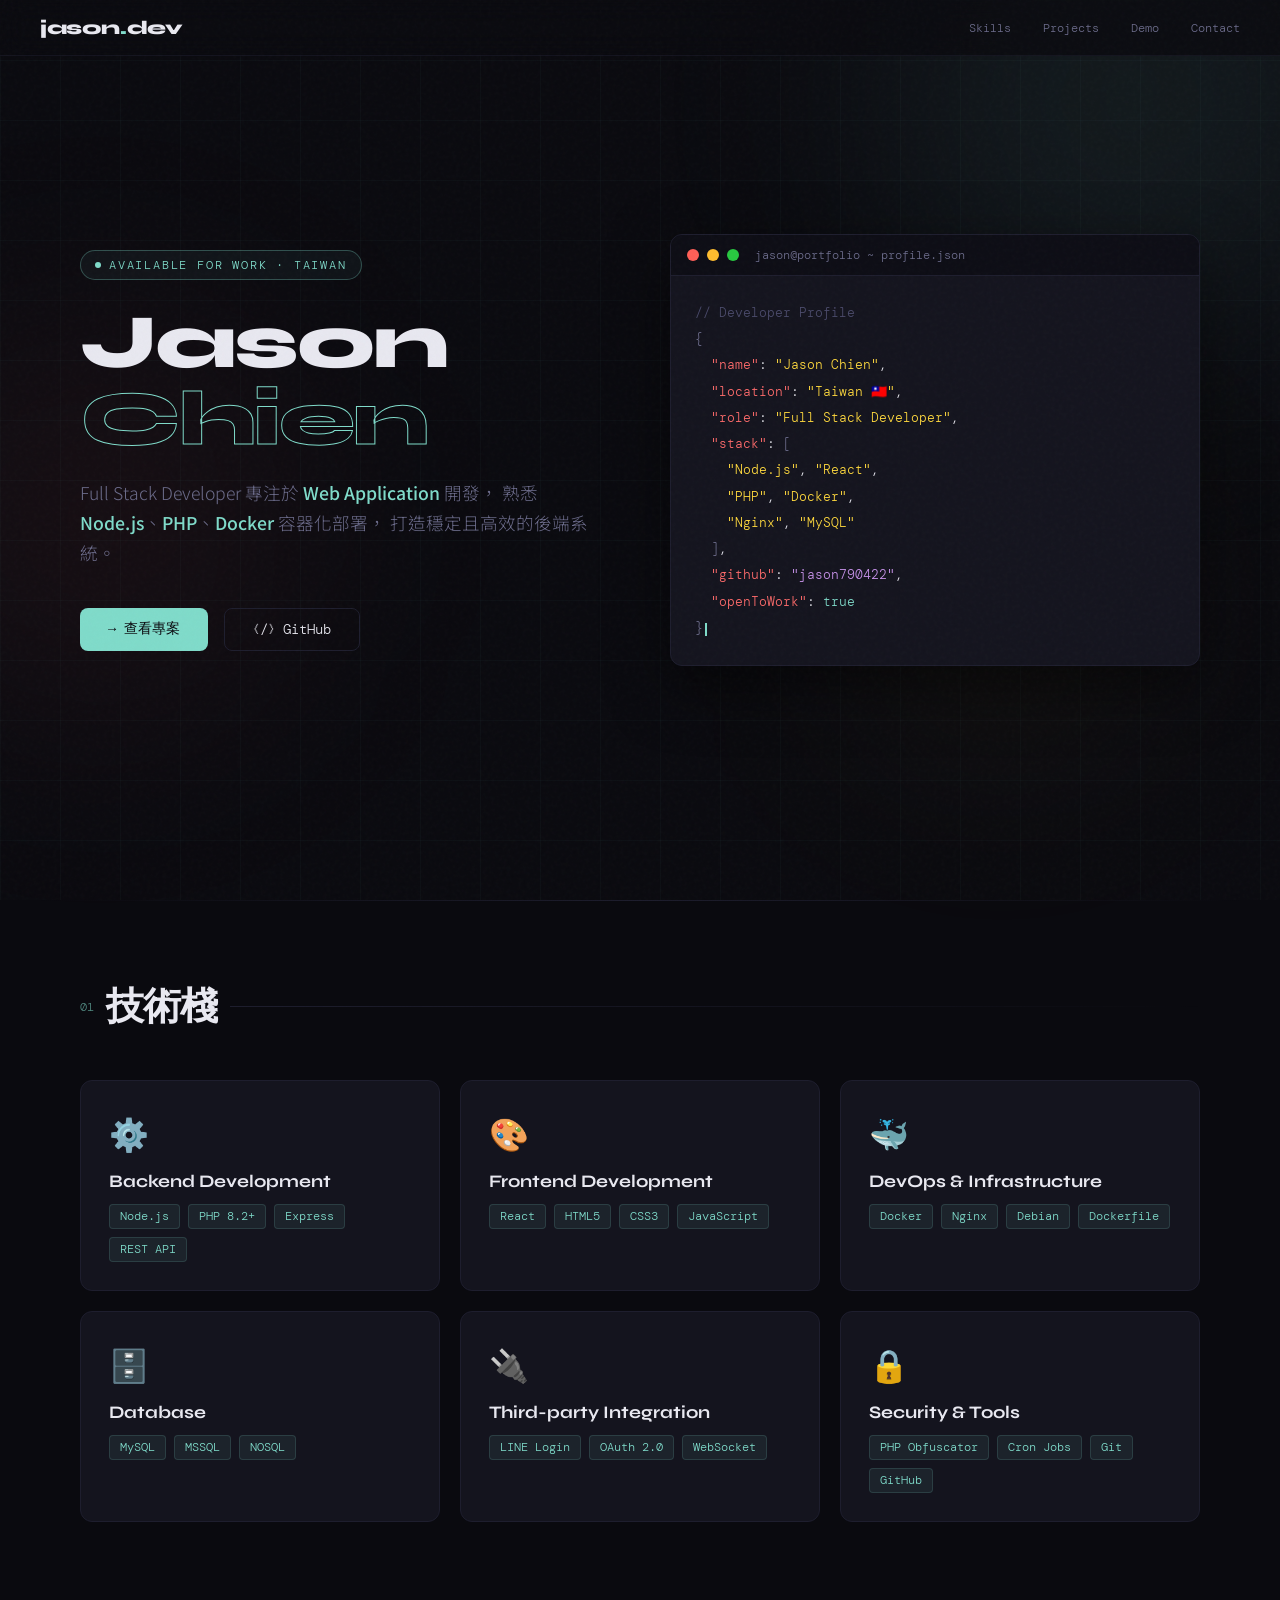
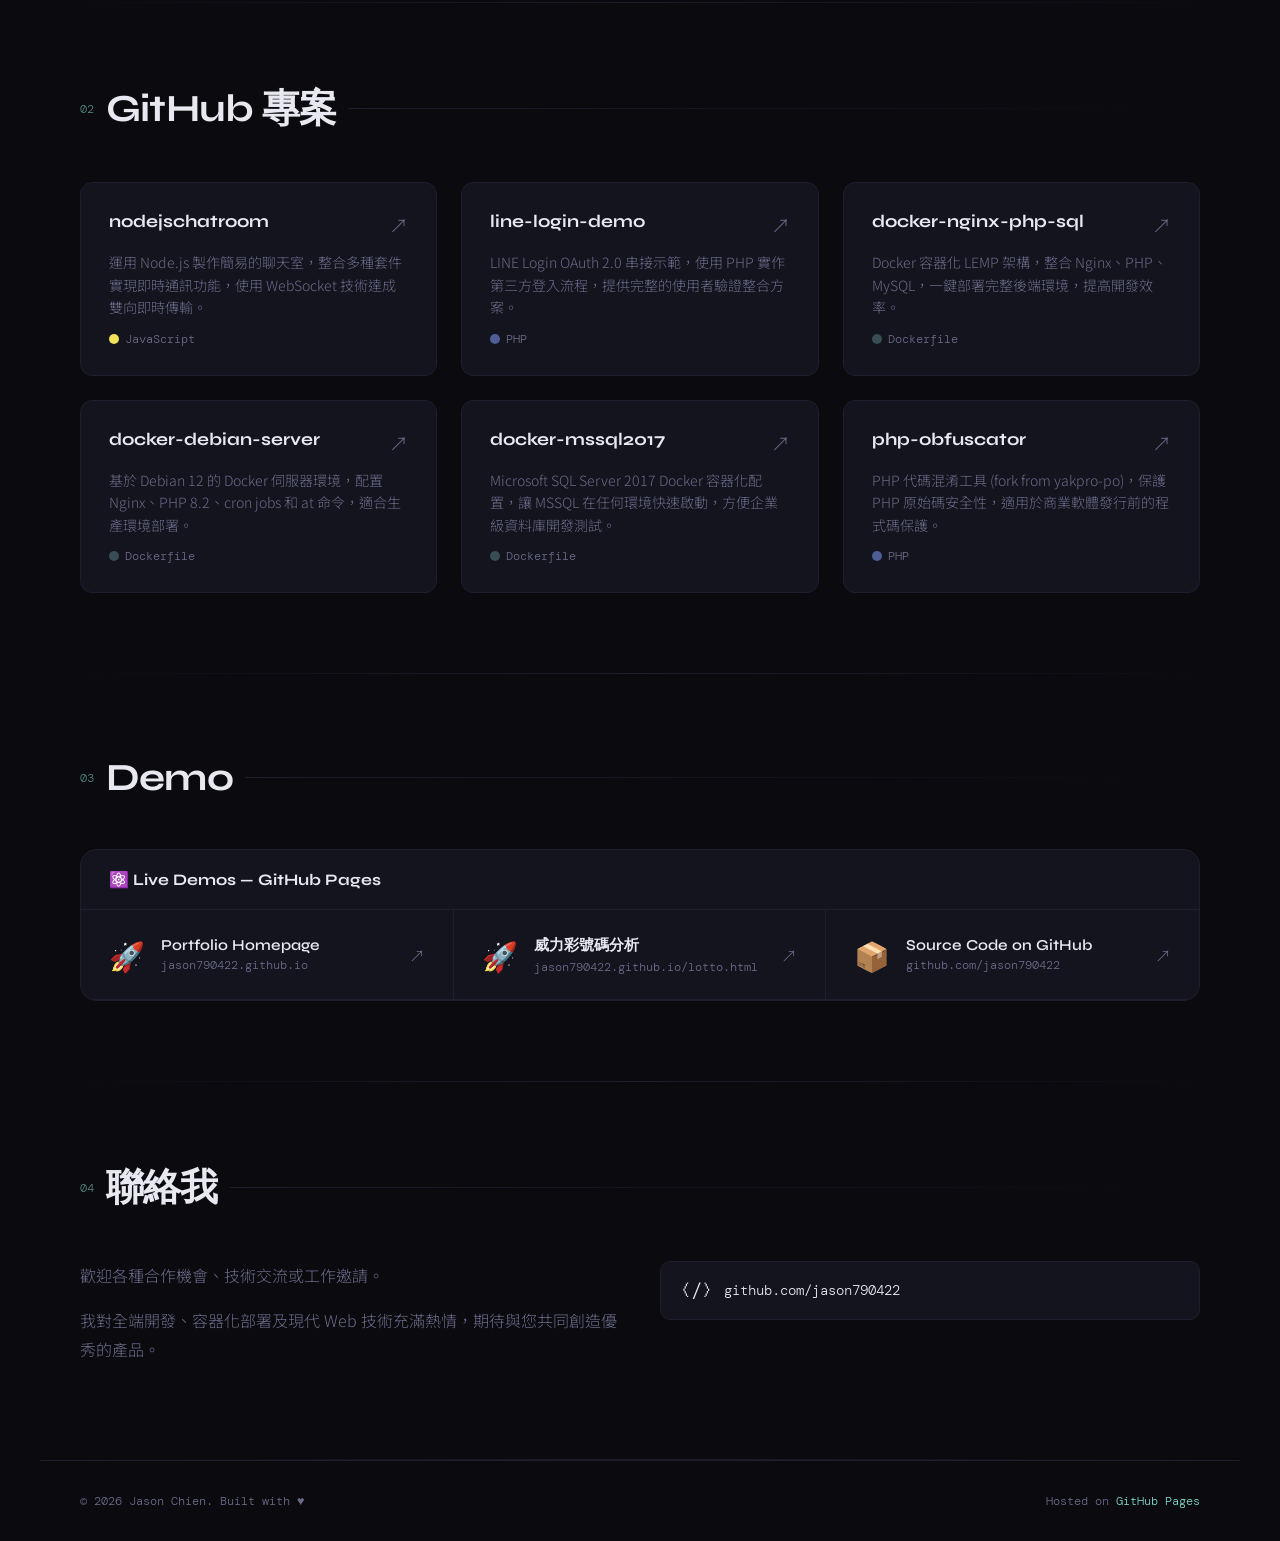
==== commit a9df39e7: "Add files via upload" ====
--- a/index.html
+++ b/index.html
@@ -862,7 +862,7 @@
                     <div class="skill-title">Backend Development</div>
                     <div class="skill-tags">
                         <span class="tag">Node.js</span>
-                        <span class="tag">PHP 8.2</span>
+                        <span class="tag">PHP 8.2+</span>
                         <span class="tag">Express</span>
                         <span class="tag">REST API</span>
                     </div>
@@ -892,8 +892,8 @@
                     <div class="skill-title">Database</div>
                     <div class="skill-tags">
                         <span class="tag">MySQL</span>
-                        <span class="tag">MSSQL 2017</span>
-                        <span class="tag">SQL</span>
+                        <span class="tag">MSSQL</span>
+                        <span class="tag">NOSQL</span>
                     </div>
                 </div>
                 <div class="skill-card fade-in">
@@ -1011,12 +1011,12 @@
         <section id="demo">
             <div class="section-label fade-in">
                 <span class="num">03</span>
-                <h2>React Demo</h2>
+                <h2>Demo</h2>
             </div>
             <div class="demo-section fade-in">
                 <div class="demo-header">
                     <h3>⚛️ Live Demos — GitHub Pages</h3>
-                    <span class="demo-badge">React + Vite Build</span>
+
                 </div>
                 <div class="demo-links">
                     <a href="https://jason790422.github.io/" target="_blank" class="demo-link">
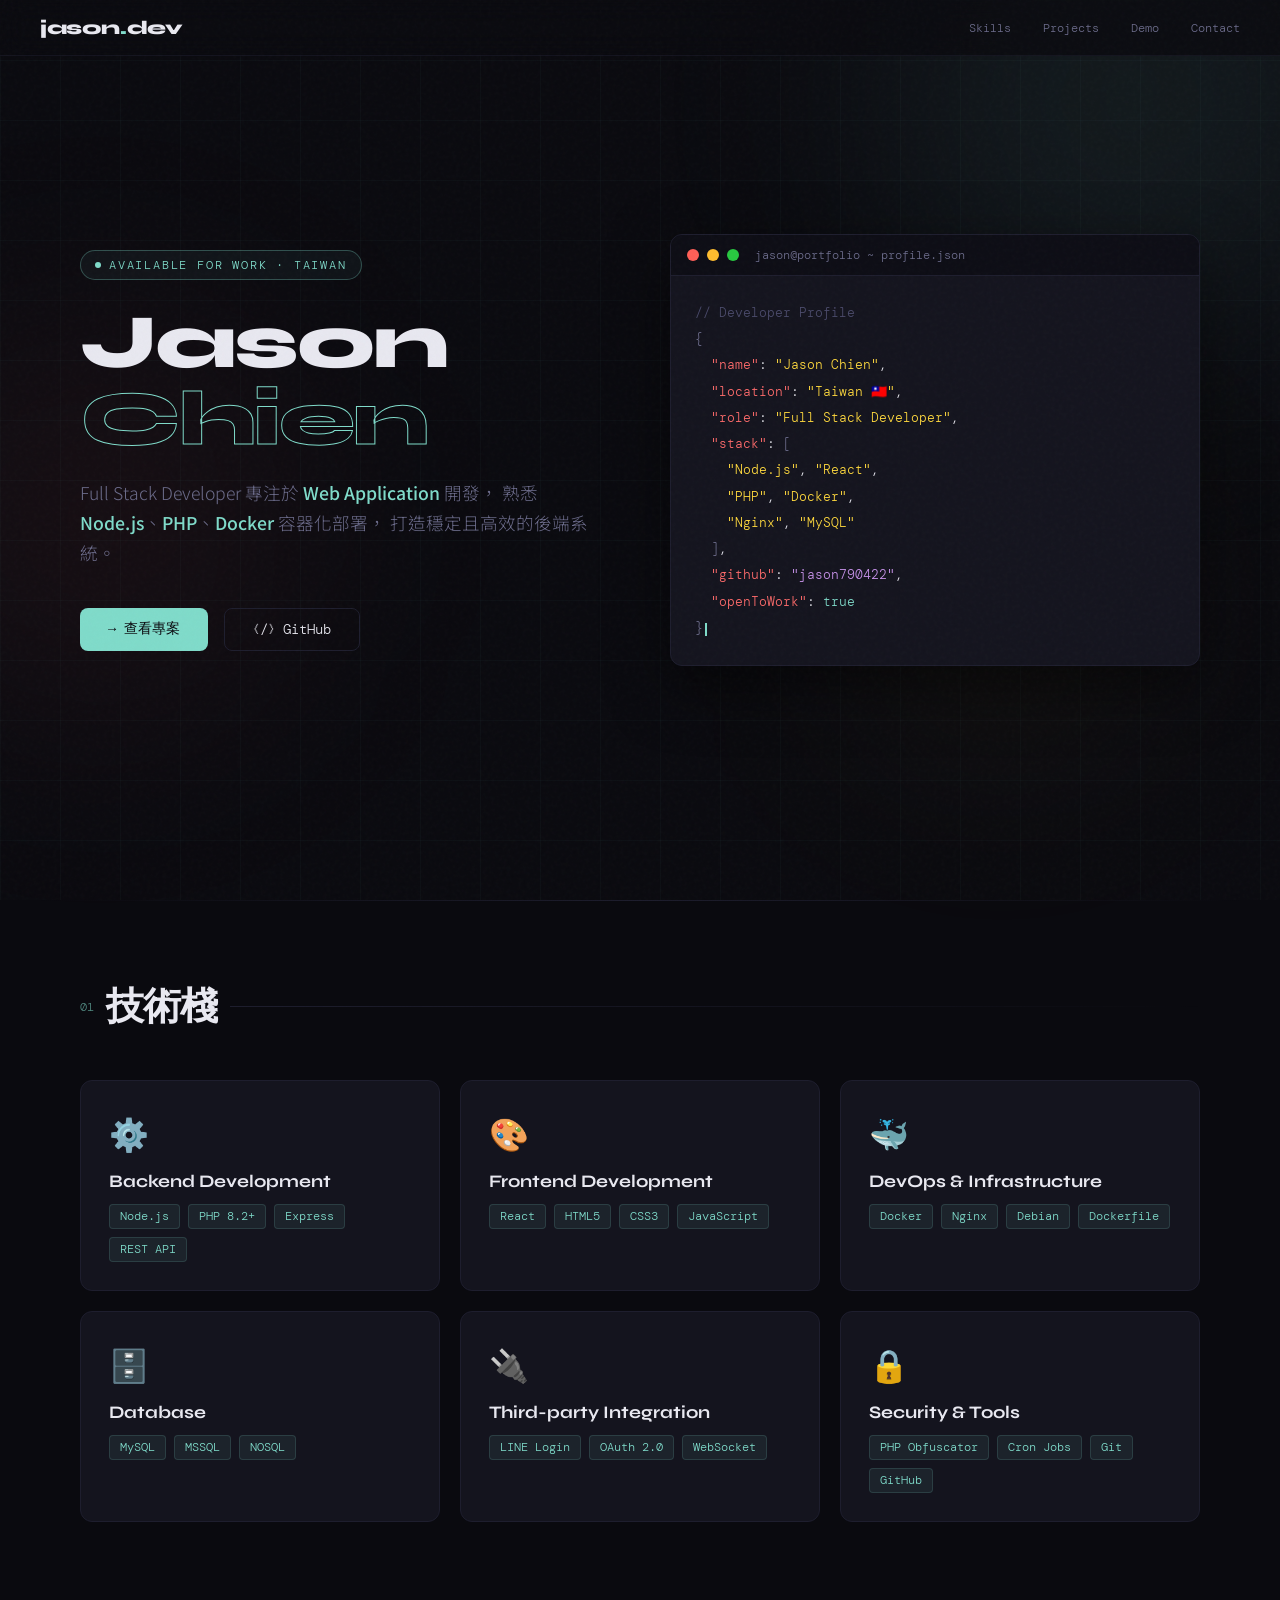
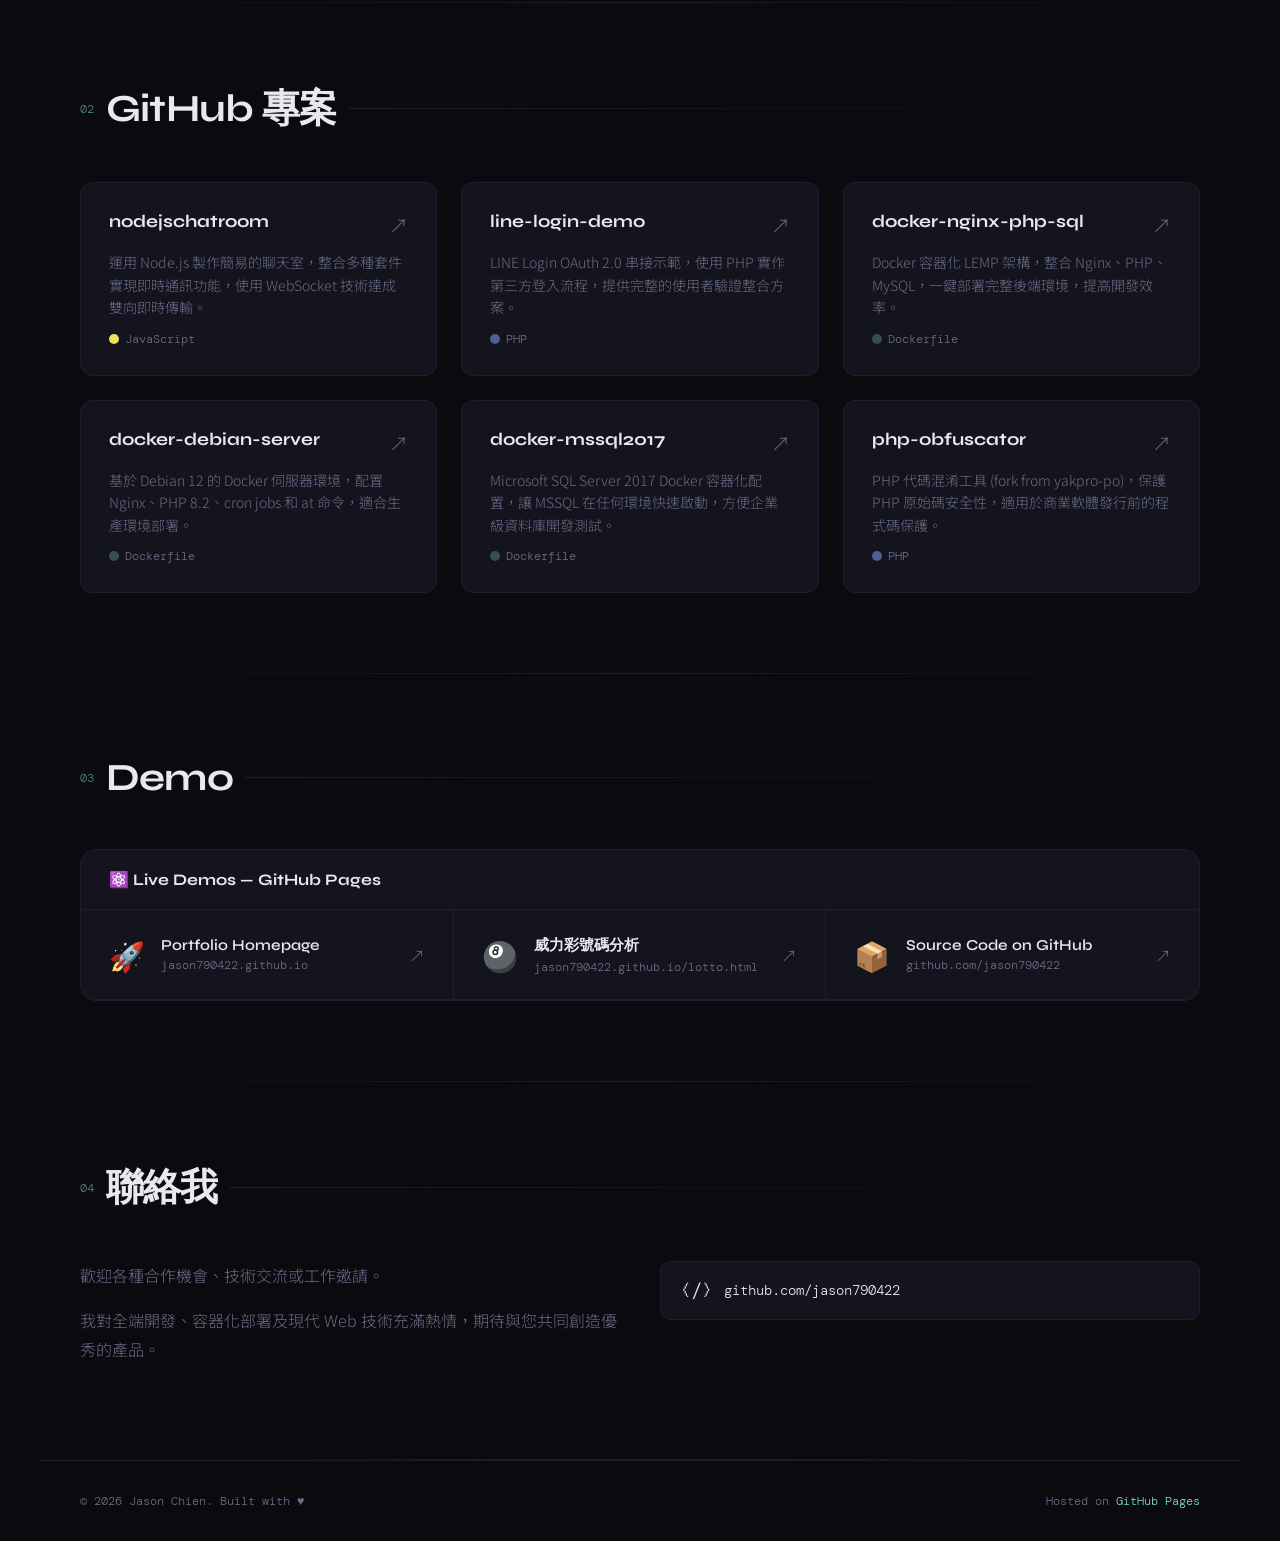
==== commit 5b6430fb: "Update index.html" ====
--- a/index.html
+++ b/index.html
@@ -1028,7 +1028,7 @@
                         <span style="color:var(--muted)">↗</span>
                     </a>
                     <a href="./lotto.html" target="_blank" class="demo-link">
-                        <div class="demo-link-icon">🚀</div>
+                        <div class="demo-link-icon">🎱</div>
                         <div class="demo-link-info">
                             <div class="demo-link-title">威力彩號碼分析</div>
                             <div class="demo-link-url">jason790422.github.io/lotto.html</div>
@@ -1108,4 +1108,4 @@
     </script>
 </body>
 
-</html>+</html>
